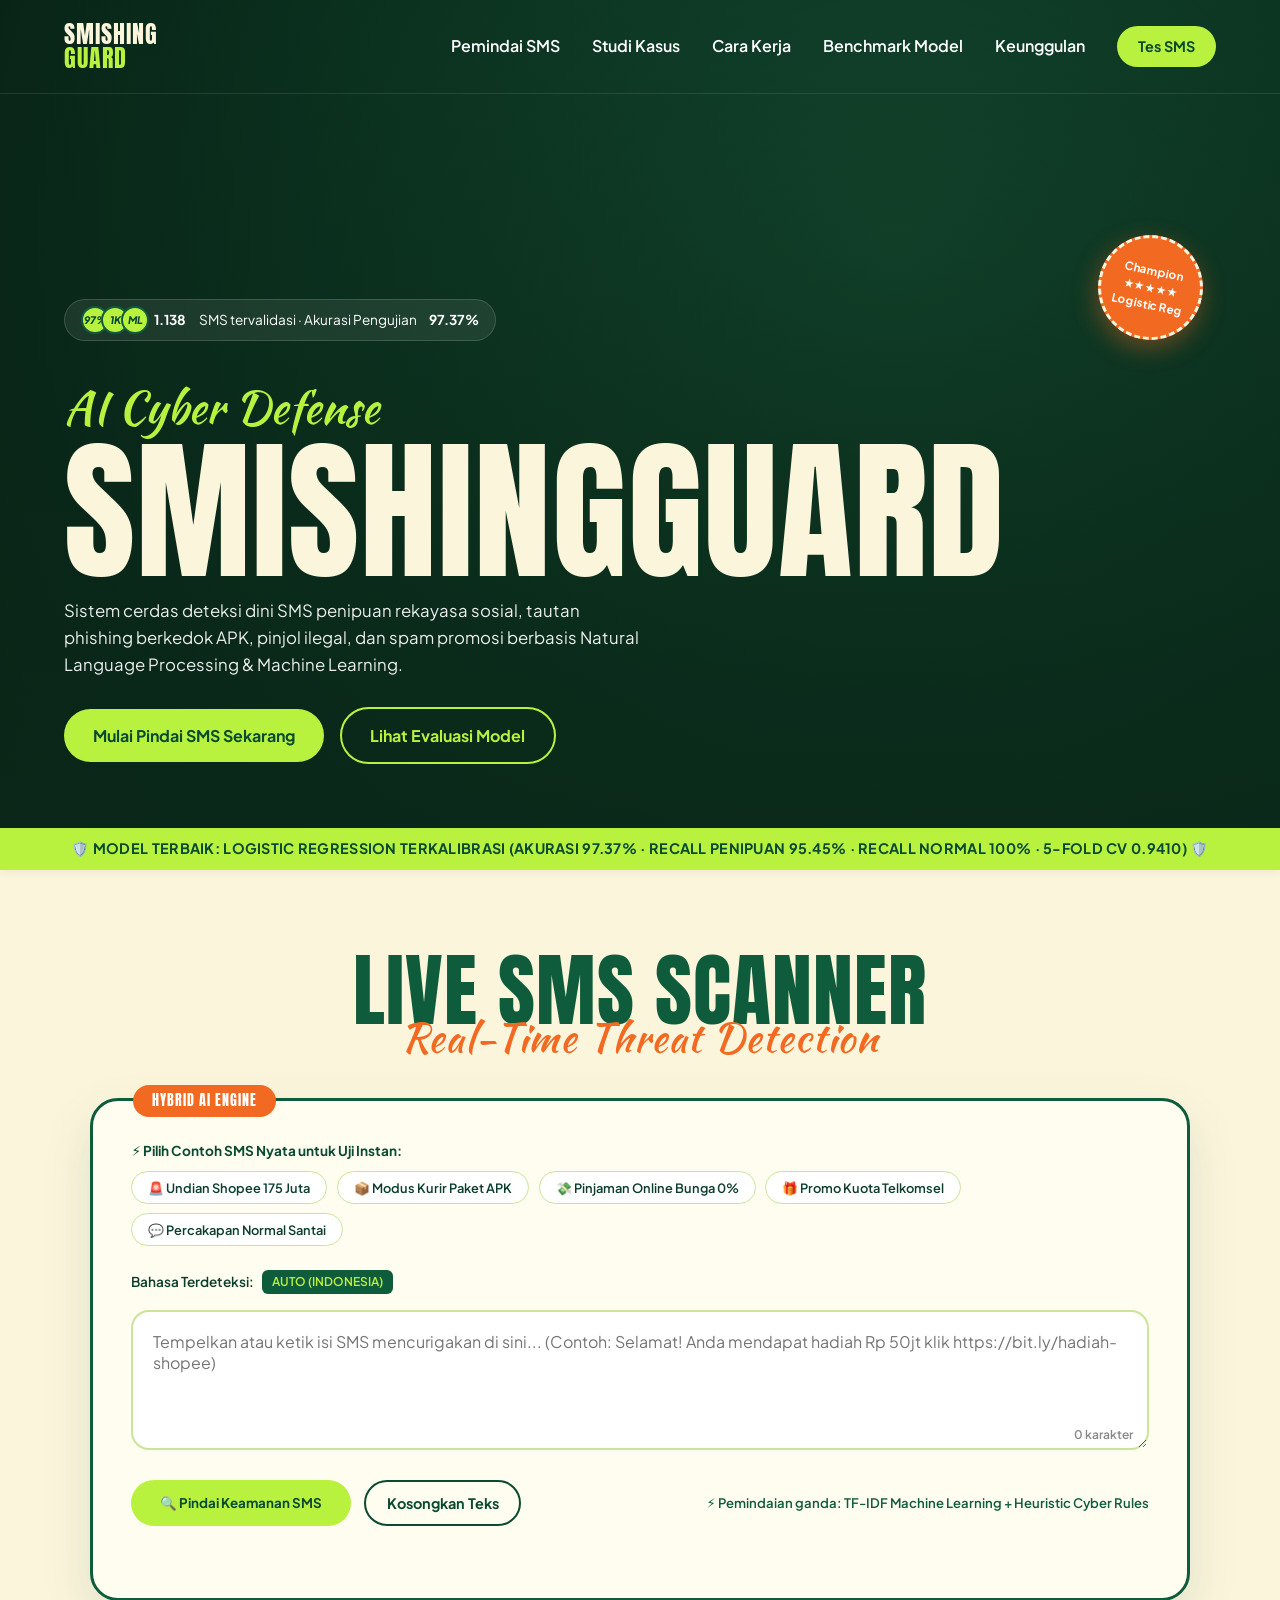
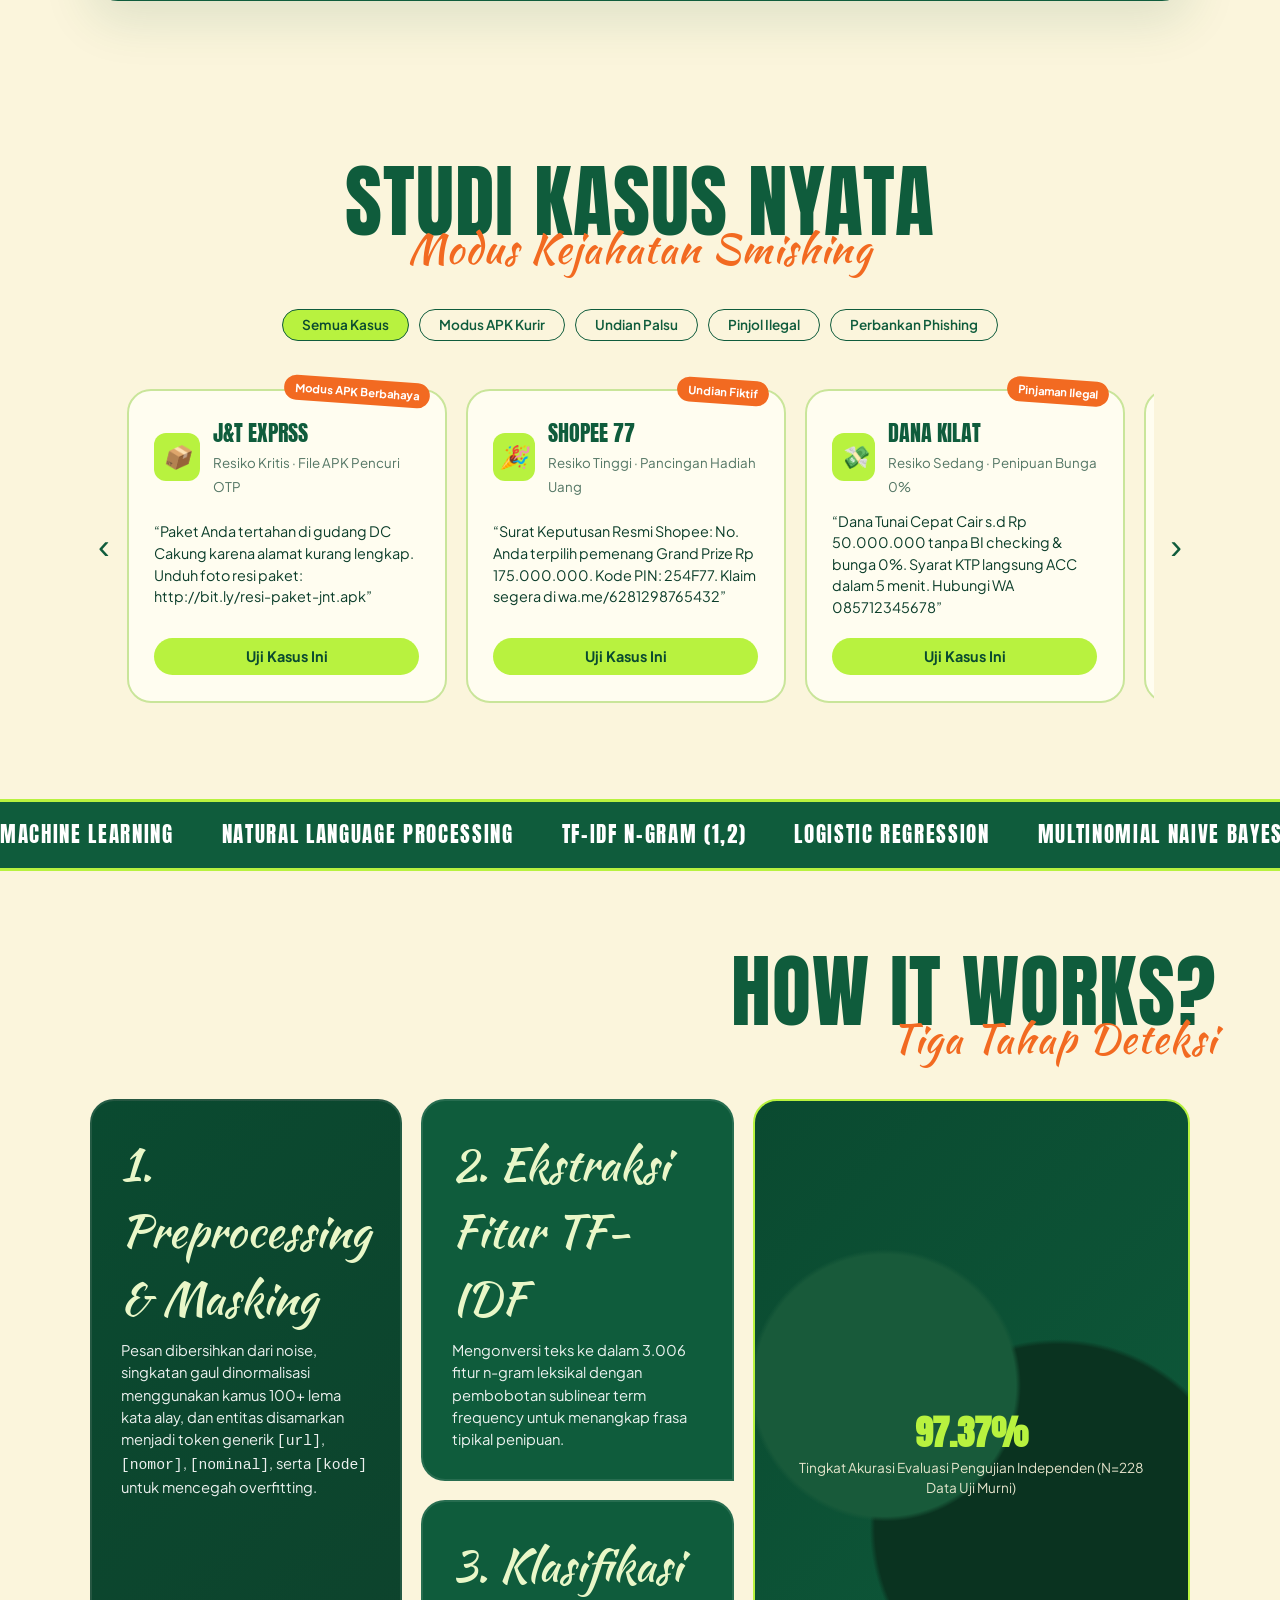
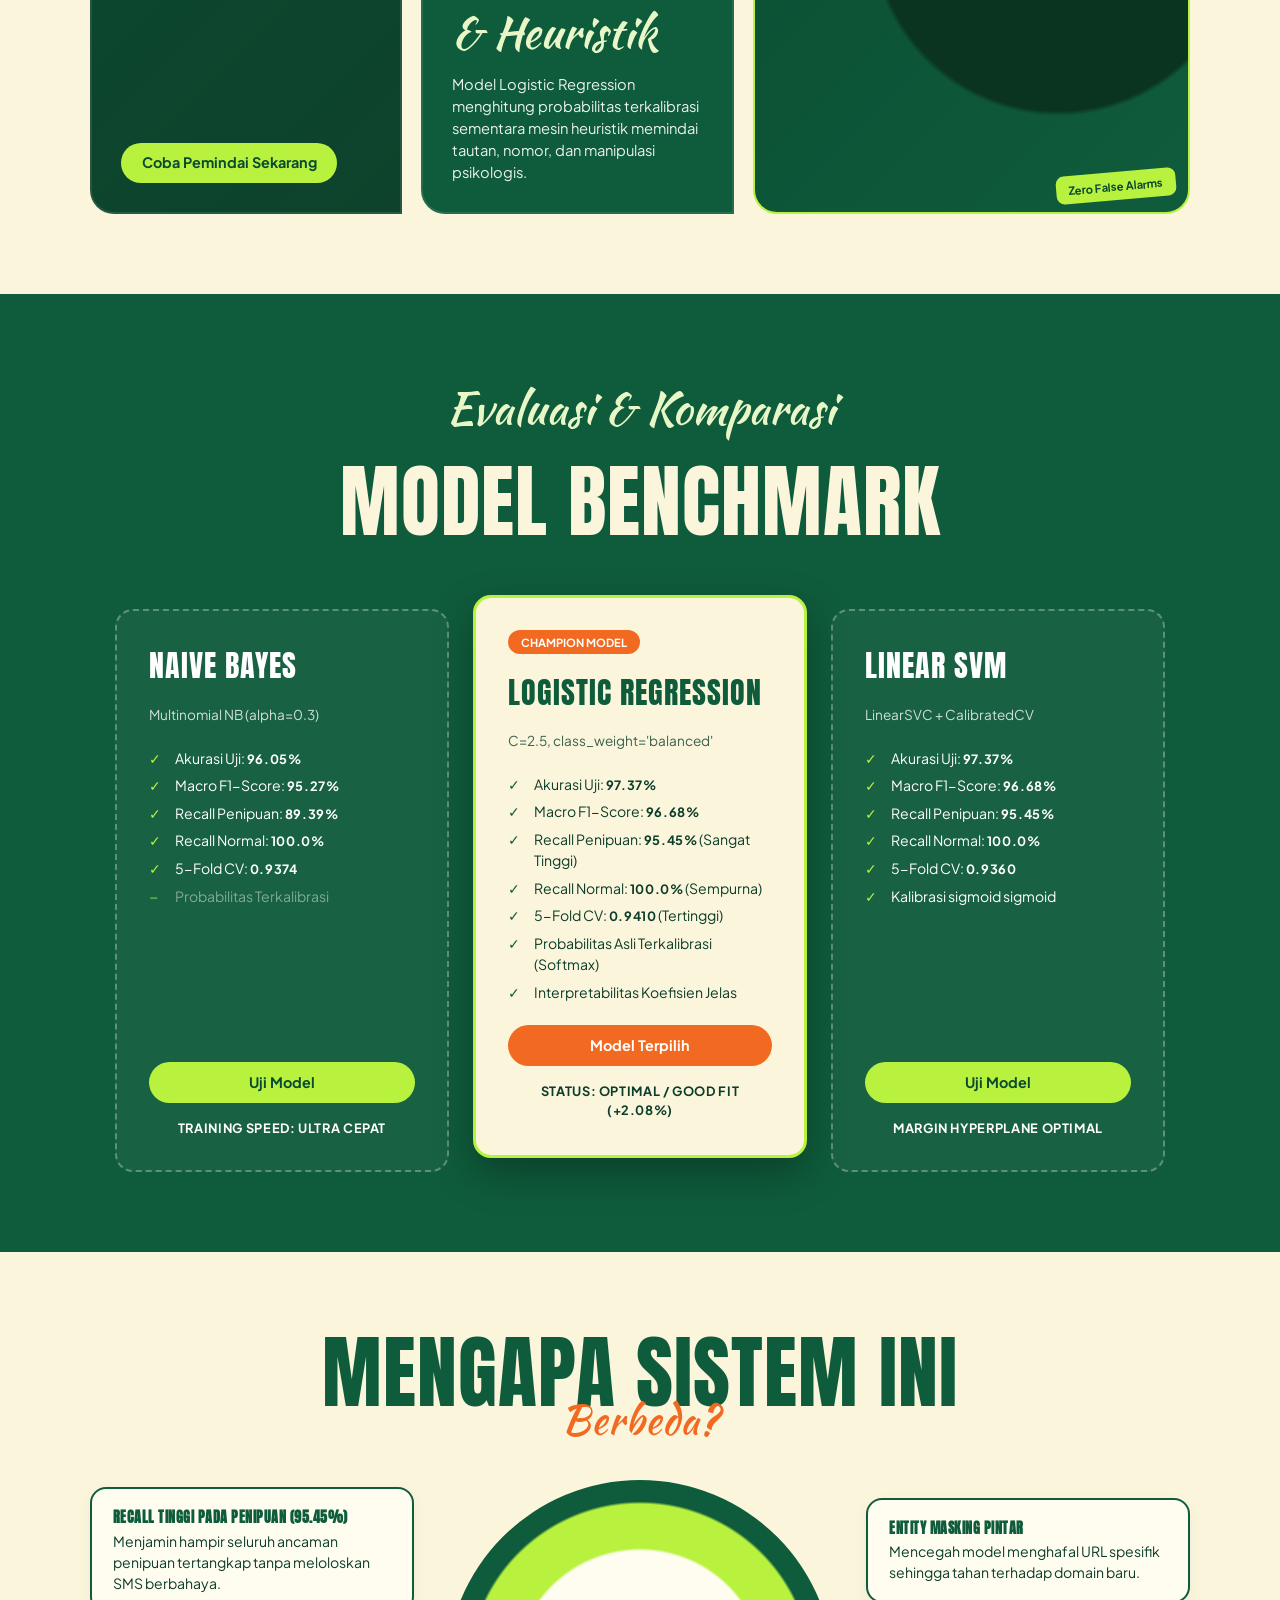
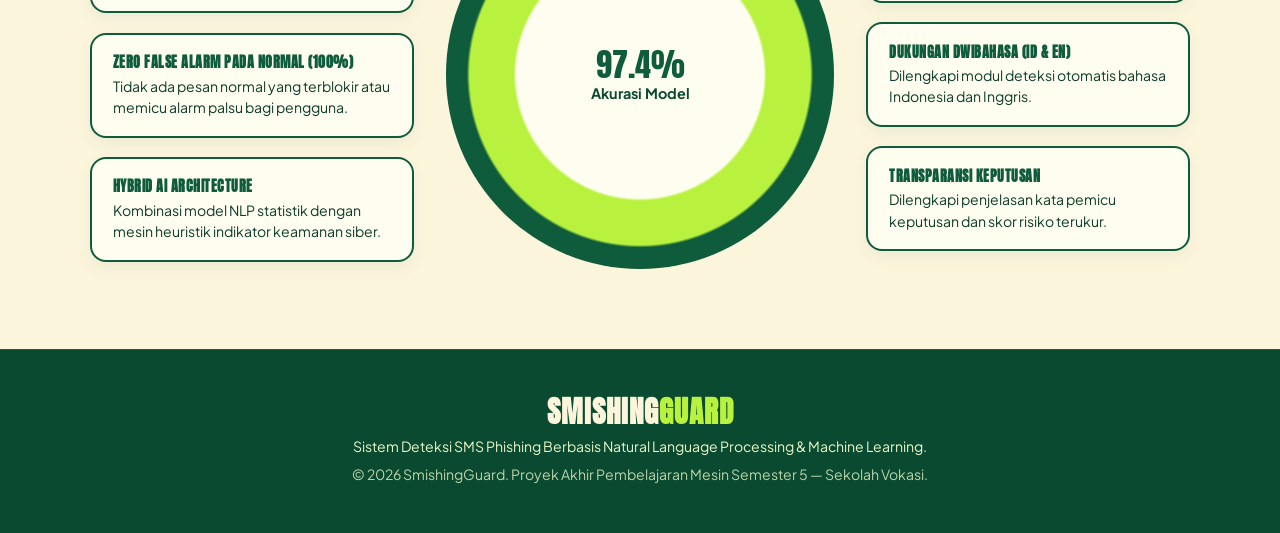
==== template/index.html @ cbe6f8b3 "push kedua" ====
<!DOCTYPE html>
<html lang="id">
<head>
<meta charset="UTF-8">
<meta name="viewport" content="width=device-width, initial-scale=1">
<title>SmishingGuard – Deteksi SMS Phishing & Spam Berbasis Machine Learning</title>
<link rel="preconnect" href="https://fonts.googleapis.com">
<link rel="preconnect" href="https://fonts.gstatic.com" crossorigin>
<link href="https://fonts.googleapis.com/css2?family=Anton&family=Kaushan+Script&family=Plus+Jakarta+Sans:wght@400;600;700;800&display=swap" rel="stylesheet">
<link rel="stylesheet" href="style.css">
</head>
<body>

<!-- HERO HEADER -->
<header class="hero">
  <nav class="nav">
    <a href="#" class="logo">SMISHING<br><span>GUARD</span></a>
    <ul class="menu" id="menu">
      <li><a href="#scanner">Pemindai SMS</a></li>
      <li><a href="#stories">Studi Kasus</a></li>
      <li><a href="#how">Cara Kerja</a></li>
      <li><a href="#models">Benchmark Model</a></li>
      <li><a href="#why">Keunggulan</a></li>
      <li><a href="#scanner" class="btn sm">Tes SMS</a></li>
    </ul>
    <button class="burger" id="burger" aria-label="Buka menu" aria-expanded="false"><span></span><span></span><span></span></button>
  </nav>
  <div class="hero-body">
    <div class="social-proof">
      <span class="avatars"><i>97%</i><i>1K</i><i>ML</i></span>
      <b>1.138</b> SMS tervalidasi · Akurasi Pengujian <b>97.37%</b>
    </div>
    <span class="script">AI Cyber Defense</span>
    <h1>SMISHINGGUARD</h1>
    <p>Sistem cerdas deteksi dini SMS penipuan rekayasa sosial, tautan phishing berkedok APK, pinjol ilegal, dan spam promosi berbasis Natural Language Processing &amp; Machine Learning.</p>
    <div style="display:flex; gap:1rem; flex-wrap:wrap; align-items:center;">
      <a href="#scanner" class="btn">Mulai Pindai SMS Sekarang</a>
      <a href="#models" class="btn outline">Lihat Evaluasi Model</a>
    </div>
    <div class="badge">Champion<br>★★★★★<br>Logistic Reg</div>
  </div>
</header>

<!-- PROMO TICKER RIBBON -->
<div class="promo">🛡️ MODEL TERBAIK: LOGISTIC REGRESSION TERKALIBRASI (AKURASI 97.37% · RECALL PENIPUAN 95.45% · RECALL NORMAL 100% · 5-FOLD CV 0.9410) 🛡️</div>

<!-- SCANNER SECTION -->
<section class="section" id="scanner">
  <h2 class="title">LIVE SMS SCANNER <span class="script orange">Real-Time Threat Detection</span></h2>
  
  <div class="scanner-container">
    <div class="scanner-tag">HYBRID AI ENGINE</div>
    
    <!-- PRESET BUTTONS -->
    <div class="presets-bar">
      <div class="presets-label">⚡ Pilih Contoh SMS Nyata untuk Uji Instan:</div>
      <div class="preset-buttons">
        <button class="preset-btn" data-type="shopee">🚨 Undian Shopee 175 Juta</button>
        <button class="preset-btn" data-type="apk">📦 Modus Kurir Paket APK</button>
        <button class="preset-btn" data-type="pinjol">💸 Pinjaman Online Bunga 0%</button>
        <button class="preset-btn" data-type="promo">🎁 Promo Kuota Telkomsel</button>
        <button class="preset-btn" data-type="normal">💬 Percakapan Normal Santai</button>
      </div>
    </div>

    <!-- LANGUAGE DETECTION & INPUT BOX -->
    <div class="lang-switch">
      <span>Bahasa Terdeteksi:</span>
      <span class="lang-badge" id="detectedLang">AUTO (INDONESIA)</span>
    </div>

    <div class="input-box">
      <textarea id="smsInput" class="sms-textarea" placeholder="Tempelkan atau ketik isi SMS mencurigakan di sini... (Contoh: Selamat! Anda mendapat hadiah Rp 50jt klik https://bit.ly/hadiah-shopee)"></textarea>
      <span class="char-counter" id="charCount">0 karakter</span>
    </div>

    <!-- ACTION ROW -->
    <div class="action-row">
      <div style="display:flex; gap:.8rem; flex-wrap:wrap;">
        <button class="btn" id="scanBtn">🔍 Pindai Keamanan SMS</button>
        <button class="btn sm outline" id="clearBtn" style="color:var(--deep); border-color:var(--deep);">Kosongkan Teks</button>
      </div>
      <span class="action-info">⚡ Pemindaian ganda: TF-IDF Machine Learning + Heuristic Cyber Rules</span>
    </div>

    <!-- RESULT DISPLAY CARD -->
    <div class="result-display" id="resultDisplay">
      <div class="result-header">
        <div>
          <div class="result-verdict" id="resultVerdict">HASIL PEMINDAIAN</div>
          <div class="result-sub" id="resultSub">Analisis Selesai</div>
        </div>
        <div class="score-badge" id="scoreBadge">98%</div>
      </div>

      <!-- CONFIDENCE METERS -->
      <div class="meters-section">
        <div class="meter-label">
          <span>Tingkat Risiko Penipuan (Smishing)</span>
          <span id="scamPct">0%</span>
        </div>
        <div class="meter-track">
          <div class="meter-fill orange" id="scamBar" style="width: 0%;"></div>
        </div>

        <div class="meter-label">
          <span>Tingkat Kepastian Pesan Normal</span>
          <span id="safePct">0%</span>
        </div>
        <div class="meter-track">
          <div class="meter-fill green" id="safeBar" style="width: 0%;"></div>
        </div>

        <div class="meter-label">
          <span>Tingkat Kepastian Promosi / Spam</span>
          <span id="promoPct">0%</span>
        </div>
        <div class="meter-track">
          <div class="meter-fill yellow" id="promoBar" style="width: 0%;"></div>
        </div>
      </div>

      <!-- HEURISTIC INDICATORS GRID -->
      <div class="heuristics-grid">
        <div class="h-card" id="cardUrl">
          <b>Tautan URL / Shortlink</b>
          <span id="valUrl">Tidak Terdeteksi</span>
        </div>
        <div class="h-card" id="cardPhone">
          <b>Kontak Pribadi (GSM/WA)</b>
          <span id="valPhone">Tidak Terdeteksi</span>
        </div>
        <div class="h-card" id="cardMoney">
          <b>Klaim Nominal Uang</b>
          <span id="valMoney">Tidak Terdeteksi</span>
        </div>
        <div class="h-card" id="cardUssd">
          <b>Kode USSD Operator</b>
          <span id="valUssd">Tidak Terdeteksi</span>
        </div>
      </div>

      <!-- ADVICE / RECOMMENDATION -->
      <div class="advice-box" id="adviceBox">
        <b id="adviceTitle">PANDUAN KEAMANAN PENGGUNA</b>
        <p id="adviceText">Hasil analisis akan menyajikan panduan perlindungan siber spesifik berdasarkan indikator yang ditemukan.</p>
      </div>
    </div>
  </div>
</section>

<!-- REAL WORLD CASES / STORIES -->
<section class="section" id="stories">
  <h2 class="title">STUDI KASUS NYATA <span class="script orange">Modus Kejahatan Smishing</span></h2>
  <div class="tabs" id="tabs">
    <button class="tab active" data-f="all">Semua Kasus</button>
    <button class="tab" data-f="apk">Modus APK Kurir</button>
    <button class="tab" data-f="undian">Undian Palsu</button>
    <button class="tab" data-f="pinjol">Pinjol Ilegal</button>
    <button class="tab" data-f="bank">Perbankan Phishing</button>
  </div>
  <div class="carousel">
    <button class="arrow" id="prev" aria-label="Sebelumnya">‹</button>
    <div class="track" id="track">
      
      <!-- Card 1: Kurir APK -->
      <article class="card" data-c="apk">
        <span class="chip danger">Modus APK Berbahaya</span>
        <div class="who">
          <i class="ph">📦</i>
          <div>
            <h3>J&amp;T EXPRSS</h3>
            <small>Resiko Kritis · File APK Pencuri OTP</small>
          </div>
        </div>
        <p>“Paket Anda tertahan di gudang DC Cakung karena alamat kurang lengkap. Unduh foto resi paket: http://bit.ly/resi-paket-jnt.apk”</p>
        <button class="btn sm use-case-btn" data-text="Paket Anda tertahan di gudang DC Cakung karena alamat kurang lengkap. Unduh foto resi paket: http://bit.ly/resi-paket-jnt.apk">Uji Kasus Ini</button>
      </article>

      <!-- Card 2: Undian Shopee -->
      <article class="card" data-c="undian">
        <span class="chip danger">Undian Fiktif</span>
        <div class="who">
          <i class="ph">🎉</i>
          <div>
            <h3>SHOPEE 77</h3>
            <small>Resiko Tinggi · Pancingan Hadiah Uang</small>
          </div>
        </div>
        <p>“Surat Keputusan Resmi Shopee: No. Anda terpilih pemenang Grand Prize Rp 175.000.000. Kode PIN: 254F77. Klaim segera di wa.me/6281298765432”</p>
        <button class="btn sm use-case-btn" data-text="Surat Keputusan Resmi Shopee: No. Anda terpilih pemenang Grand Prize Rp 175.000.000. Kode PIN: 254F77. Klaim segera di wa.me/6281298765432">Uji Kasus Ini</button>
      </article>

      <!-- Card 3: Pinjol Ilegal -->
      <article class="card" data-c="pinjol">
        <span class="chip danger">Pinjaman Ilegal</span>
        <div class="who">
          <i class="ph">💸</i>
          <div>
            <h3>DANA KILAT</h3>
            <small>Resiko Sedang · Penipuan Bunga 0%</small>
          </div>
        </div>
        <p>“Dana Tunai Cepat Cair s.d Rp 50.000.000 tanpa BI checking &amp; bunga 0%. Syarat KTP langsung ACC dalam 5 menit. Hubungi WA 085712345678”</p>
        <button class="btn sm use-case-btn" data-text="Dana Tunai Cepat Cair s.d Rp 50.000.000 tanpa BI checking & bunga 0%. Syarat KTP langsung ACC dalam 5 menit. Hubungi WA 085712345678">Uji Kasus Ini</button>
      </article>

      <!-- Card 4: Bank Phishing -->
      <article class="card" data-c="bank">
        <span class="chip danger">Phishing Perbankan</span>
        <div class="who">
          <i class="ph">🏦</i>
          <div>
            <h3>BANK ALERT</h3>
            <small>Resiko Kritis · Pembobolan Rekening</small>
          </div>
        </div>
        <p>“PERINGATAN: Rekening BCA Anda terindikasi login mencurigakan dan akan diblokir dalam 1x24 jam. Segera verifikasi akun di: https://bca-klik-verif.com”</p>
        <button class="btn sm use-case-btn" data-text="PERINGATAN: Rekening BCA Anda terindikasi login mencurigakan dan akan diblokir dalam 1x24 jam. Segera verifikasi akun di: https://bca-klik-verif.com">Uji Kasus Ini</button>
      </article>

      <!-- Card 5: Pesan Normal -->
      <article class="card" data-c="all">
        <span class="chip">SMS Normal</span>
        <div class="who">
          <i class="ph">💬</i>
          <div>
            <h3>TEMAN KULIAH</h3>
            <small>Aman · Percakapan Sehari-hari</small>
          </div>
        </div>
        <p>“Bro, jangan lupa besok pagi kumpul di perpus jam 9 ya buat ngerjain laporan machine learning bareng kelompok.”</p>
        <button class="btn sm use-case-btn" data-text="Bro, jangan lupa besok pagi kumpul di perpus jam 9 ya buat ngerjain laporan machine learning bareng kelompok.">Uji Kasus Ini</button>
      </article>

    </div>
    <button class="arrow" id="next" aria-label="Berikutnya">›</button>
  </div>
</section>

<!-- MARQUEE TICKER -->
<div class="press" aria-label="Teknologi yang digunakan">
  <div class="marquee">
    <span>MACHINE LEARNING</span>
    <span>NATURAL LANGUAGE PROCESSING</span>
    <span>TF-IDF N-GRAM (1,2)</span>
    <span>LOGISTIC REGRESSION</span>
    <span>MULTINOMIAL NAIVE BAYES</span>
    <span>LINEAR SVM</span>
    <span>SCIKIT-LEARN 1.9.1</span>
    <span>STREAMLIT WEB</span>
    <span>ENTITY MASKING</span>
    <span>SLANG NORMALIZATION</span>
    <span>97.37% AKURASI</span>
    <span>100% RECALL NORMAL</span>
  </div>
</div>

<!-- HOW IT WORKS SECTION -->
<section class="section" id="how">
  <h2 class="title right">HOW IT WORKS? <span class="script orange">Tiga Tahap Deteksi</span></h2>
  <div class="steps">
    <div class="step big">
      <div>
        <h3 class="script light">1. Preprocessing &amp; Masking</h3>
        <p>Pesan dibersihkan dari noise, singkatan gaul dinormalisasi menggunakan kamus 100+ lema kata alay, dan entitas disamarkan menjadi token generik <code>[url]</code>, <code>[nomor]</code>, <code>[nominal]</code>, serta <code>[kode]</code> untuk mencegah overfitting.</p>
      </div>
      <a href="#scanner" class="btn sm">Coba Pemindai Sekarang</a>
    </div>
    <div class="step">
      <h3 class="script light">2. Ekstraksi Fitur TF-IDF</h3>
      <p>Mengonversi teks ke dalam 3.006 fitur n-gram leksikal dengan pembobotan sublinear term frequency untuk menangkap frasa tipikal penipuan.</p>
    </div>
    <div class="step">
      <h3 class="script light">3. Klasifikasi &amp; Heuristik</h3>
      <p>Model Logistic Regression menghitung probabilitas terkalibrasi sementara mesin heuristik memindai tautan, nomor, dan manipulasi psikologis.</p>
    </div>
    <div class="photo">
      <div class="photo-inner">
        <h4>97.37%</h4>
        <p>Tingkat Akurasi Evaluasi Pengujian Independen (N=228 Data Uji Murni)</p>
        <span class="tag">Zero False Alarms</span>
      </div>
    </div>
  </div>
</section>

<!-- PLANS / MODEL COMPARISON -->
<section class="plans" id="models">
  <span class="script light">Evaluasi &amp; Komparasi</span>
  <h2>MODEL BENCHMARK</h2>
  <div class="plan-grid">
    
    <!-- Model 1: Naive Bayes -->
    <article class="plan">
      <h3>NAIVE BAYES</h3>
      <p class="sub">Multinomial NB (alpha=0.3)</p>
      <ul>
        <li>Akurasi Uji: <b>96.05%</b></li>
        <li>Macro F1-Score: <b>95.27%</b></li>
        <li>Recall Penipuan: <b>89.39%</b></li>
        <li>Recall Normal: <b>100.0%</b></li>
        <li>5-Fold CV: <b>0.9374</b></li>
        <li class="off">Probabilitas Terkalibrasi</li>
      </ul>
      <a href="#scanner" class="btn sm">Uji Model</a>
      <b>TRAINING SPEED: ULTRA CEPAT</b>
    </article>

    <!-- Model 2: Logistic Regression (Featured) -->
    <article class="plan featured">
      <span class="plan-badge">CHAMPION MODEL</span>
      <h3>LOGISTIC REGRESSION</h3>
      <p class="sub">C=2.5, class_weight='balanced'</p>
      <ul>
        <li>Akurasi Uji: <b>97.37%</b></li>
        <li>Macro F1-Score: <b>96.68%</b></li>
        <li>Recall Penipuan: <b>95.45%</b> (Sangat Tinggi)</li>
        <li>Recall Normal: <b>100.0%</b> (Sempurna)</li>
        <li>5-Fold CV: <b>0.9410</b> (Tertinggi)</li>
        <li>Probabilitas Asli Terkalibrasi (Softmax)</li>
        <li>Interpretabilitas Koefisien Jelas</li>
      </ul>
      <a href="#scanner" class="btn sm orange">Model Terpilih</a>
      <b>STATUS: OPTIMAL / GOOD FIT (+2.08%)</b>
    </article>

    <!-- Model 3: Linear SVM -->
    <article class="plan">
      <h3>LINEAR SVM</h3>
      <p class="sub">LinearSVC + CalibratedCV</p>
      <ul>
        <li>Akurasi Uji: <b>97.37%</b></li>
        <li>Macro F1-Score: <b>96.68%</b></li>
        <li>Recall Penipuan: <b>95.45%</b></li>
        <li>Recall Normal: <b>100.0%</b></li>
        <li>5-Fold CV: <b>0.9360</b></li>
        <li>Kalibrasi sigmoid sigmoid</li>
      </ul>
      <a href="#scanner" class="btn sm">Uji Model</a>
      <b>MARGIN HYPERPLANE OPTIMAL</b>
    </article>

  </div>
</section>

<!-- WHAT MAKES US DIFFERENT -->
<section class="section" id="why">
  <h2 class="title">MENGAPA SISTEM INI <span class="script orange">Berbeda?</span></h2>
  <div class="diff">
    <ul>
      <li><b>RECALL TINGGI PADA PENIPUAN (95.45%)</b>Menjamin hampir seluruh ancaman penipuan tertangkap tanpa meloloskan SMS berbahaya.</li>
      <li><b>ZERO FALSE ALARM PADA NORMAL (100%)</b>Tidak ada pesan normal yang terblokir atau memicu alarm palsu bagi pengguna.</li>
      <li><b>HYBRID AI ARCHITECTURE</b>Kombinasi model NLP statistik dengan mesin heuristik indikator keamanan siber.</li>
    </ul>
    <div class="bowl">
      <div class="bowl-text">
        97.4%
        <span>Akurasi Model</span>
      </div>
    </div>
    <ul>
      <li><b>ENTITY MASKING PINTAR</b>Mencegah model menghafal URL spesifik sehingga tahan terhadap domain baru.</li>
      <li><b>DUKUNGAN DWIBAHASA (ID &amp; EN)</b>Dilengkapi modul deteksi otomatis bahasa Indonesia dan Inggris.</li>
      <li><b>TRANSPARANSI KEPUTUSAN</b>Dilengkapi penjelasan kata pemicu keputusan dan skor risiko terukur.</li>
    </ul>
  </div>
</section>

<!-- FOOTER -->
<footer class="footer">
  <b class="logo">SMISHING<span>GUARD</span></b>
  <p>Sistem Deteksi SMS Phishing Berbasis Natural Language Processing &amp; Machine Learning.</p>
  <p style="margin-top:.4rem; opacity:.8;">© 2026 SmishingGuard. Proyek Akhir Pembelajaran Mesin Semester 5 — Sekolah Vokasi.</p>
</footer>

<script src="script.js"></script>
</body>
</html>
---- template/style.css ----
:root{--cream:#fbf5dc;--green:#0f5c3c;--deep:#0a4a30;--lime:#b8f23f;--orange:#f26a21;--ink:#0b3d2a;
--display:'Anton','Impact',sans-serif;--script:'Kaushan Script',cursive;--body:'Plus Jakarta Sans',system-ui,sans-serif}
*{box-sizing:border-box;margin:0;padding:0}
html{scroll-behavior:smooth}
body{font-family:var(--body);background:var(--cream);color:var(--ink);line-height:1.5;overflow-x:hidden}
a{color:inherit;text-decoration:none}ul{list-style:none}
:focus-visible{outline:3px solid var(--orange);outline-offset:3px}
.script{font-family:var(--script);font-weight:400;color:var(--lime);display:block;font-size:clamp(1.6rem,4vw,2.8rem)}
.script.orange{color:var(--orange)}.script.light{color:#e9f7c8}
.btn{display:inline-block;background:var(--lime);color:var(--deep);font-weight:700;padding:.9rem 1.8rem;border-radius:99px;transition:transform .2s, box-shadow .2s;cursor:pointer;border:0;font-family:var(--body)}
.btn:hover{transform:translateY(-2px);box-shadow:0 6px 18px rgba(184,242,63,0.35)}
.btn.sm{padding:.6rem 1.3rem;font-size:.9rem}
.btn.orange{background:var(--orange);color:#fff}
.btn.orange:hover{box-shadow:0 6px 18px rgba(242,106,33,0.4)}
.btn.outline{background:transparent;border:2px solid var(--lime);color:var(--lime)}
.btn.outline:hover{background:var(--lime);color:var(--deep)}

/* hero */
.hero{position:relative;min-height:92vh;color:#fff;display:flex;flex-direction:column;
background:linear-gradient(180deg,rgba(10,40,25,.4),rgba(10,40,25,.9)),radial-gradient(circle at 70% 30%,#185a3a,#0a3320 60%,#061a10)}
.nav{display:flex;justify-content:space-between;align-items:center;padding:1.4rem 5vw;border-bottom:1px solid rgba(255,255,255,0.1)}
.logo{font-family:var(--display);line-height:1;font-size:1.5rem;letter-spacing:1px;color:var(--cream)}
.logo span{color:var(--lime)}
.menu{display:flex;gap:2rem;font-weight:600;align-items:center}.menu a:hover{color:var(--lime)}
.burger{display:none;background:none;border:0;cursor:pointer;flex-direction:column;gap:5px}
.burger span{width:24px;height:2px;background:#fff;display:block}
.hero-body{margin-top:auto;padding:2rem 5vw 4rem;position:relative}
.hero h1{font-family:var(--display);font-weight:400;font-size:clamp(3.4rem,12vw,10rem);line-height:.92;color:var(--cream);margin-bottom:1rem;letter-spacing:1px}
.hero p{max-width:48ch;margin-bottom:1.8rem;opacity:.92;font-size:1.05rem;line-height:1.6}
.social-proof{font-size:.85rem;display:flex;gap:.8rem;align-items:center;margin-bottom:2rem;background:rgba(255,255,255,0.08);width:max-content;padding:.4rem 1rem;border-radius:99px;border:1px solid rgba(255,255,255,0.15)}
.avatars{display:flex}.avatars i{width:28px;height:28px;border-radius:50%;background:#b8f23f;border:2px solid #0f5c3c;margin-right:-8px;display:inline-flex;align-items:center;justify-content:center;font-size:.65rem;color:#0a4a30;font-weight:800}
.badge{position:absolute;right:6vw;top:-2rem;width:105px;height:105px;border-radius:50%;background:var(--orange);color:#fff;display:grid;place-items:center;text-align:center;font-size:.72rem;font-weight:700;transform:rotate(12deg);box-shadow:0 8px 24px rgba(242,106,33,0.4);border:3px dashed var(--cream)}
.promo{background:var(--lime);color:var(--deep);text-align:center;font-weight:700;font-size:.9rem;padding:.65rem 1rem;letter-spacing:.02em;box-shadow:0 2px 8px rgba(0,0,0,0.06)}

/* sections */
.section{padding:5rem 5vw}
.title{font-family:var(--display);font-weight:400;font-size:clamp(2.4rem,7vw,5rem);line-height:1;color:var(--green);text-align:center;margin-bottom:2.5rem;letter-spacing:1px}
.title .script{margin-top:-.3em;font-size:.5em}
.title.right{text-align:right}

/* SCANNER SECTION */
.scanner-container{max-width:1100px;margin:auto;background:#fffdf0;border:3px solid var(--green);border-radius:28px;padding:2.5rem 3vw;box-shadow:0 20px 50px rgba(15,92,60,0.12);position:relative}
.scanner-tag{position:absolute;top:-16px;left:40px;background:var(--orange);color:#fff;font-family:var(--display);font-size:.9rem;letter-spacing:1px;padding:.3rem 1.2rem;border-radius:99px}
.presets-bar{margin-bottom:1.5rem}
.presets-label{font-size:.85rem;font-weight:700;color:var(--deep);margin-bottom:.6rem;display:flex;align-items:center;gap:.5rem}
.preset-buttons{display:flex;flex-wrap:wrap;gap:.6rem}
.preset-btn{background:#fff;border:1.5px solid #c9e59a;color:var(--ink);padding:.45rem 1rem;border-radius:99px;font:600 .8rem var(--body);cursor:pointer;transition:all .2s;display:inline-flex;align-items:center;gap:.4rem}
.preset-btn:hover{background:var(--lime);border-color:var(--green);transform:translateY(-1px)}
.preset-btn.active{background:var(--green);color:var(--lime);border-color:var(--green)}

.lang-switch{display:flex;gap:.5rem;align-items:center;margin-bottom:1rem;font-size:.85rem;font-weight:600}
.lang-badge{background:var(--green);color:var(--lime);padding:.2rem .6rem;border-radius:6px;font-size:.75rem}

.input-box{position:relative;margin-bottom:1.5rem}
.sms-textarea{width:100%;min-height:140px;padding:1.2rem;border:2px solid #c9e59a;border-radius:18px;font-family:var(--body);font-size:1rem;background:#ffffff;color:var(--ink);resize:vertical;transition:border-color .2s}
.sms-textarea:focus{border-color:var(--orange);outline:none;box-shadow:0 0 0 4px rgba(242,106,33,0.15)}
.char-counter{position:absolute;right:16px;bottom:12px;font-size:.75rem;color:#888;font-weight:600}

.action-row{display:flex;justify-content:space-between;align-items:center;flex-wrap:wrap;gap:1rem;margin-bottom:2rem}
.action-info{font-size:.82rem;color:var(--green);font-weight:600}

/* RESULT CARD */
.result-display{margin-top:2rem;border-radius:22px;padding:2rem;display:none;animation:fadeSlideUp .3s ease forwards}
.result-display.show{display:block}
@keyframes fadeSlideUp{from{opacity:0;transform:translateY(12px)}to{opacity:1;transform:translateY(0)}}
.result-display.scam{background:#fff5f3;border:3px solid var(--orange)}
.result-display.safe{background:#f2fdf5;border:3px solid var(--green)}
.result-display.promo{background:#fffcee;border:3px solid #d49f12}

.result-header{display:flex;justify-content:space-between;align-items:flex-start;flex-wrap:wrap;gap:1rem;margin-bottom:1.5rem}
.result-verdict{font-family:var(--display);font-size:clamp(1.8rem,4vw,2.8rem);line-height:1}
.result-display.scam .result-verdict{color:var(--orange)}
.result-display.safe .result-verdict{color:var(--green)}
.result-display.promo .result-verdict{color:#b88206}
.result-sub{font-size:.9rem;font-weight:600;margin-top:.2rem}

.score-badge{font-family:var(--display);font-size:1.8rem;padding:.5rem 1.4rem;border-radius:16px;text-align:center;line-height:1}
.result-display.scam .score-badge{background:var(--orange);color:#fff}
.result-display.safe .score-badge{background:var(--green);color:var(--lime)}
.result-display.promo .score-badge{background:#d49f12;color:#fff}

.meters-section{margin-bottom:1.5rem}
.meter-label{display:flex;justify-content:space-between;font-size:.82rem;font-weight:700;margin-bottom:.3rem}
.meter-track{height:12px;background:rgba(0,0,0,0.06);border-radius:99px;overflow:hidden;position:relative;margin-bottom:.8rem}
.meter-fill{height:100%;border-radius:99px;transition:width .6s ease}
.meter-fill.green{background:var(--green)}
.meter-fill.orange{background:var(--orange)}
.meter-fill.yellow{background:#d49f12}

.heuristics-grid{display:grid;grid-template-columns:repeat(auto-fit,minmax(200px,1fr));gap:.8rem;margin-bottom:1.5rem}
.h-card{background:#ffffff;border:1.5px solid #e0ebd0;padding:.8rem 1rem;border-radius:14px;font-size:.82rem}
.h-card b{display:block;font-size:.78rem;text-transform:uppercase;letter-spacing:.03em;color:var(--deep);margin-bottom:.2rem}
.h-card.threat{border-color:var(--orange);background:#fff9f7}

.advice-box{background:var(--deep);color:var(--cream);padding:1.2rem 1.5rem;border-radius:16px;font-size:.9rem;line-height:1.5}
.advice-box b{color:var(--lime);display:block;font-family:var(--display);font-size:1.1rem;margin-bottom:.3rem;letter-spacing:.5px}

/* stories / cases */
.tabs{display:flex;gap:.6rem;justify-content:center;flex-wrap:wrap;margin-bottom:2rem}
.tab{border:1.5px solid var(--green);background:none;color:var(--green);padding:.4rem 1.2rem;border-radius:99px;font:600 .85rem var(--body);cursor:pointer;transition:all .2s}
.tab.active{background:var(--lime);border-color:var(--green);color:var(--deep)}
.carousel{display:flex;align-items:center;gap:.5rem;max-width:1100px;margin:auto}
.track{display:flex;gap:1.2rem;overflow-x:auto;scroll-snap-type:x mandatory;scrollbar-width:none;padding:1rem .3rem;flex:1}
.track::-webkit-scrollbar{display:none}
.card{flex:0 0 min(320px,85%);scroll-snap-align:start;background:#fffdf0;border:2px solid #c9e59a;border-radius:24px;padding:1.6rem;position:relative;display:flex;flex-direction:column;justify-content:space-between}
.card[hidden]{display:none}
.chip{position:absolute;top:-12px;right:14px;background:var(--green);color:var(--lime);font-size:.7rem;font-weight:700;padding:.25rem .7rem;border-radius:99px;transform:rotate(4deg)}
.chip.danger{background:var(--orange);color:#fff}
.who{display:flex;gap:.8rem;align-items:center;margin-bottom:.8rem}.who h3{font-family:var(--display);font-weight:400;font-size:1.4rem;color:var(--green)}
.who small{opacity:.7}.ph{width:48px;height:48px;border-radius:12px;background:var(--lime);display:grid;place-items:center;font-size:1.4rem}
.card p{font-size:.9rem;margin-bottom:1.2rem;line-height:1.5}
.arrow{background:none;border:0;font-size:2.2rem;color:var(--green);cursor:pointer;padding:.5rem;border-radius:50%;transition:transform .2s}
.arrow:hover{transform:scale(1.2)}

/* press / marquee */
.press{background:var(--green);color:#fff;overflow:hidden;padding:1.1rem 0;border-top:3px solid var(--lime);border-bottom:3px solid var(--lime)}
.marquee{display:flex;gap:3rem;width:max-content;animation:scroll 35s linear infinite;font-family:var(--display);font-size:1.3rem;letter-spacing:.08em}
@keyframes scroll{to{transform:translateX(-50%)}}

/* steps */
.steps{display:grid;grid-template-columns:1fr 1fr 1.4fr;grid-template-rows:auto auto;gap:1.2rem;max-width:1100px;margin:auto}
.step{background:var(--green);color:#fff;border-radius:24px 24px 0 24px;padding:1.8rem;border:2px solid rgba(255,255,255,0.1)}
.step.big{grid-row:span 2;display:flex;flex-direction:column;gap:1rem;justify-content:space-between;background:linear-gradient(135deg,var(--deep),#0e422c)}
.step.big .btn{align-self:flex-start}
.step .script{margin-bottom:.5rem}.step p{font-size:.92rem;opacity:.92;line-height:1.5}
.photo{grid-column:3;grid-row:1/3;border-radius:24px;position:relative;min-height:300px;background:radial-gradient(circle at 30% 40%,#185a3a 0 25%,transparent 26%),radial-gradient(circle at 70% 60%,#0a3320 0 35%,transparent 36%),linear-gradient(135deg,#0a4a30,#0f5c3c);border:2px solid var(--lime);display:flex;align-items:center;justify-content:center;padding:2rem;text-align:center;color:var(--cream)}
.photo-inner h4{font-family:var(--display);font-size:2.2rem;line-height:1;color:var(--lime);margin-bottom:.5rem}
.photo-inner p{font-size:.85rem;opacity:.9}
.tag{position:absolute;right:12px;bottom:12px;background:var(--lime);color:var(--deep);font-size:.7rem;font-weight:700;padding:.35rem .8rem;border-radius:8px;transform:rotate(-5deg)}

/* plans / model comparison */
.plans{background:var(--green);color:#fff;text-align:center;padding:5rem 5vw;position:relative}
.plans h2{font-family:var(--display);font-weight:400;font-size:clamp(2.4rem,7vw,5rem);margin-bottom:3rem;color:var(--cream);letter-spacing:1px}
.plan-grid{display:grid;grid-template-columns:repeat(3,1fr);gap:1.5rem;max-width:1050px;margin:auto;align-items:stretch}
.plan{border:2px dashed rgba(255,255,255,.3);border-radius:18px;padding:2rem;text-align:left;display:flex;flex-direction:column;gap:1rem;background:rgba(255,255,255,0.04)}
.plan h3{font-family:var(--display);font-weight:400;font-size:1.9rem;letter-spacing:1px}
.plan .sub{font-size:.85rem;opacity:.8}
.plan li{font-size:.88rem;padding-left:1.6rem;position:relative;margin:.4rem 0}
.plan li::before{content:"✓";position:absolute;left:0;color:var(--lime);font-weight:800}
.plan li.off{opacity:.45}.plan li.off::before{content:"–"}
.plan .btn{text-align:center;margin-top:auto}.plan b{text-align:center;font-size:.8rem;letter-spacing:.05em}
.plan.featured{background:var(--cream);color:var(--ink);border:3px solid var(--lime);transform:translateY(-14px);padding-bottom:2.2rem;box-shadow:0 15px 40px rgba(0,0,0,0.3)}
.plan.featured h3{color:var(--green)}
.plan.featured li::before{color:var(--green)}
.plan-badge{background:var(--orange);color:#fff;padding:.2rem .8rem;border-radius:99px;font-size:.7rem;font-weight:700;display:inline-block;width:max-content}

/* different */
.diff{display:grid;grid-template-columns:1fr minmax(260px,1.2fr) 1fr;gap:2rem;align-items:center;max-width:1100px;margin:auto}
.diff ul{display:grid;gap:1.2rem}
.diff li{border:2px solid var(--green);border-radius:16px;padding:1.1rem 1.3rem;font-size:.88rem;background:#fffdf0;box-shadow:0 6px 16px rgba(15,92,60,0.06)}
.diff li b{display:block;font-size:.85rem;color:var(--green);font-family:var(--display);letter-spacing:.5px;margin-bottom:.2rem}
.bowl{aspect-ratio:1;border-radius:50%;background:radial-gradient(circle,#fffdf0 0 45%,var(--lime) 46% 62%,var(--green) 63% 72%,transparent 73%);display:grid;place-items:center;text-align:center;padding:2rem}
.bowl-text{font-family:var(--display);font-size:2rem;color:var(--green);line-height:1}
.bowl-text span{display:block;font-size:.9rem;font-family:var(--body);font-weight:700;color:var(--deep);margin-top:.3rem}

/* footer */
.footer{background:var(--deep);color:#e9f7c8;text-align:center;padding:3rem 5vw;font-size:.88rem;border-top:1px solid rgba(255,255,255,0.1)}
.footer .logo{display:block;margin-bottom:.6rem;font-size:1.8rem}

/* responsive */
@media(max-width:850px){
  .menu{position:absolute;top:68px;left:5vw;right:5vw;flex-direction:column;gap:1rem;background:var(--deep);padding:1.5rem;border-radius:16px;display:none;z-index:10;border:1px solid rgba(255,255,255,0.2)}
  .menu.open{display:flex}.burger{display:flex}
  .title.right{text-align:left}
  .steps,.plan-grid,.diff{grid-template-columns:1fr}
  .photo{grid-column:auto;grid-row:auto}.step.big{grid-row:auto}
  .plan.featured{transform:none}.arrow{display:none}
  .badge{top:-3rem;width:85px;height:85px}
  .scanner-container{padding:1.8rem 1.2rem}
}
@media(prefers-reduced-motion:reduce){.marquee{animation:none}html{scroll-behavior:auto}}
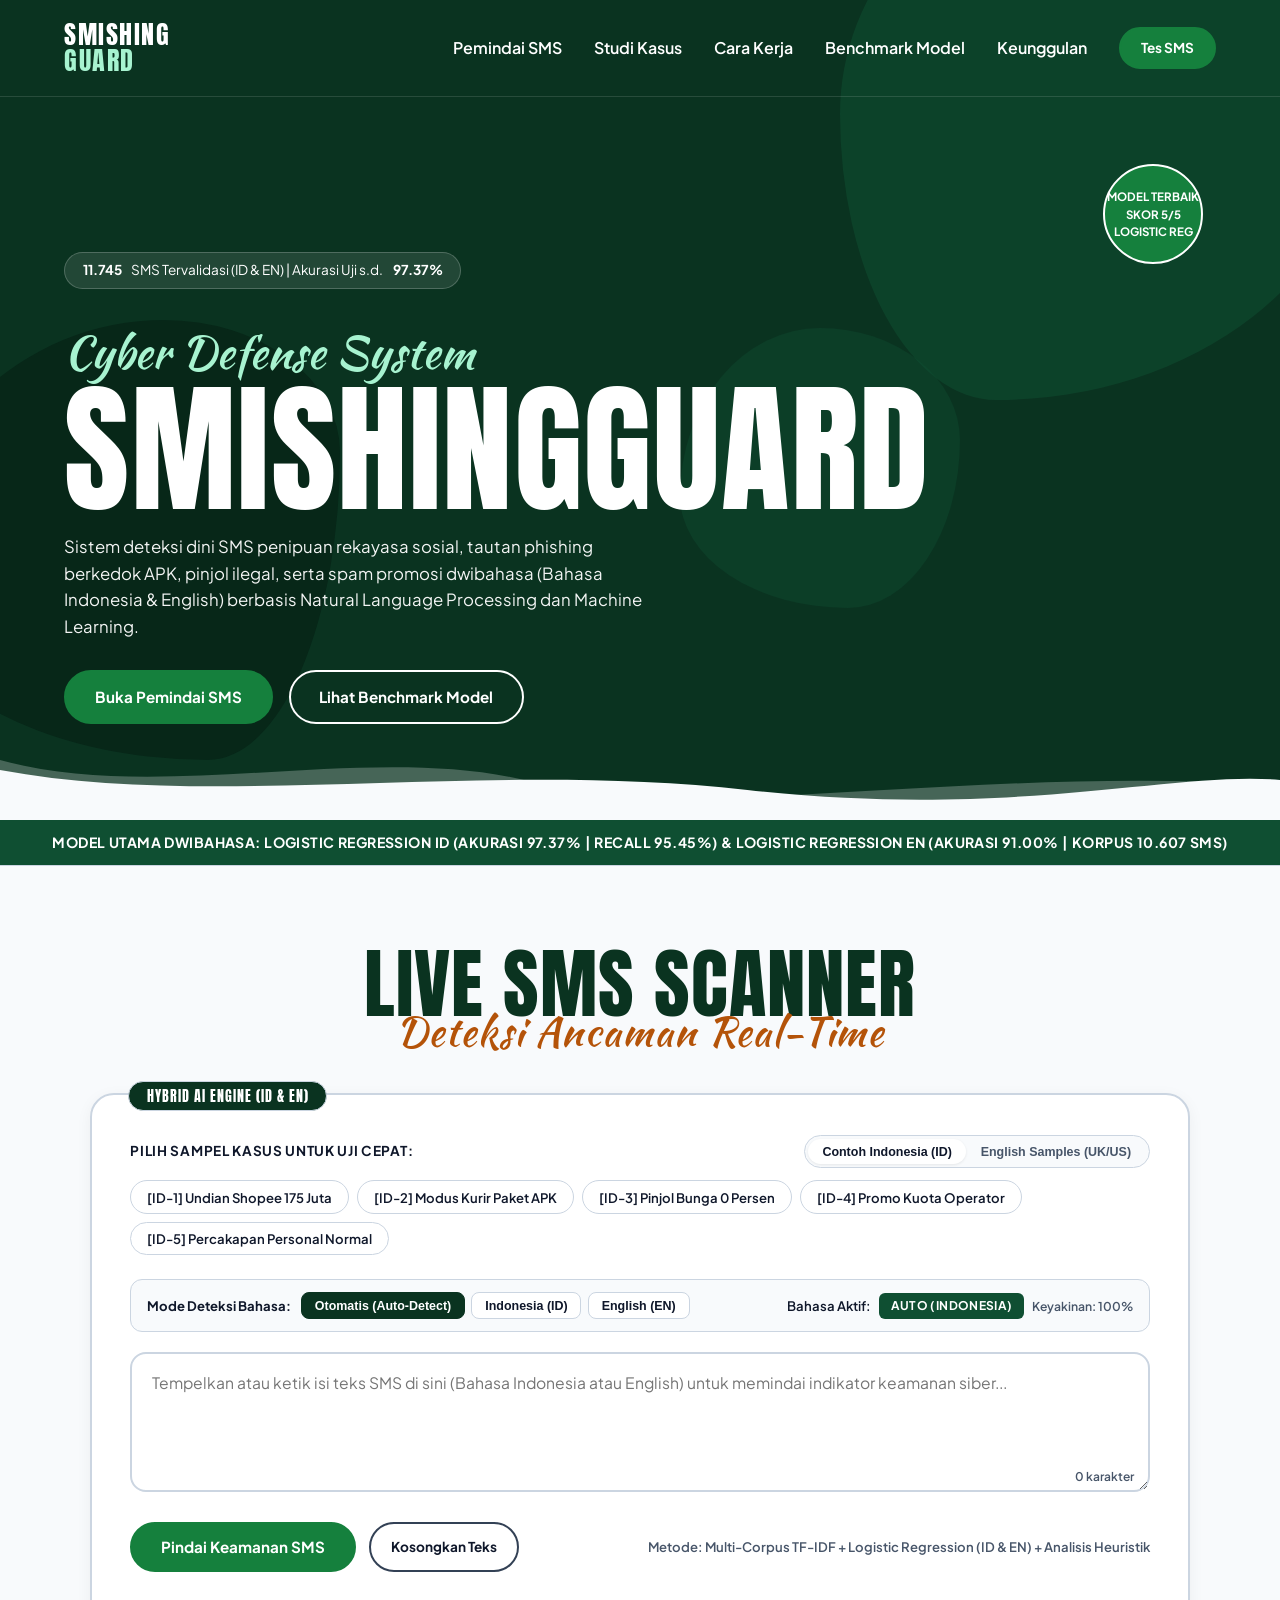
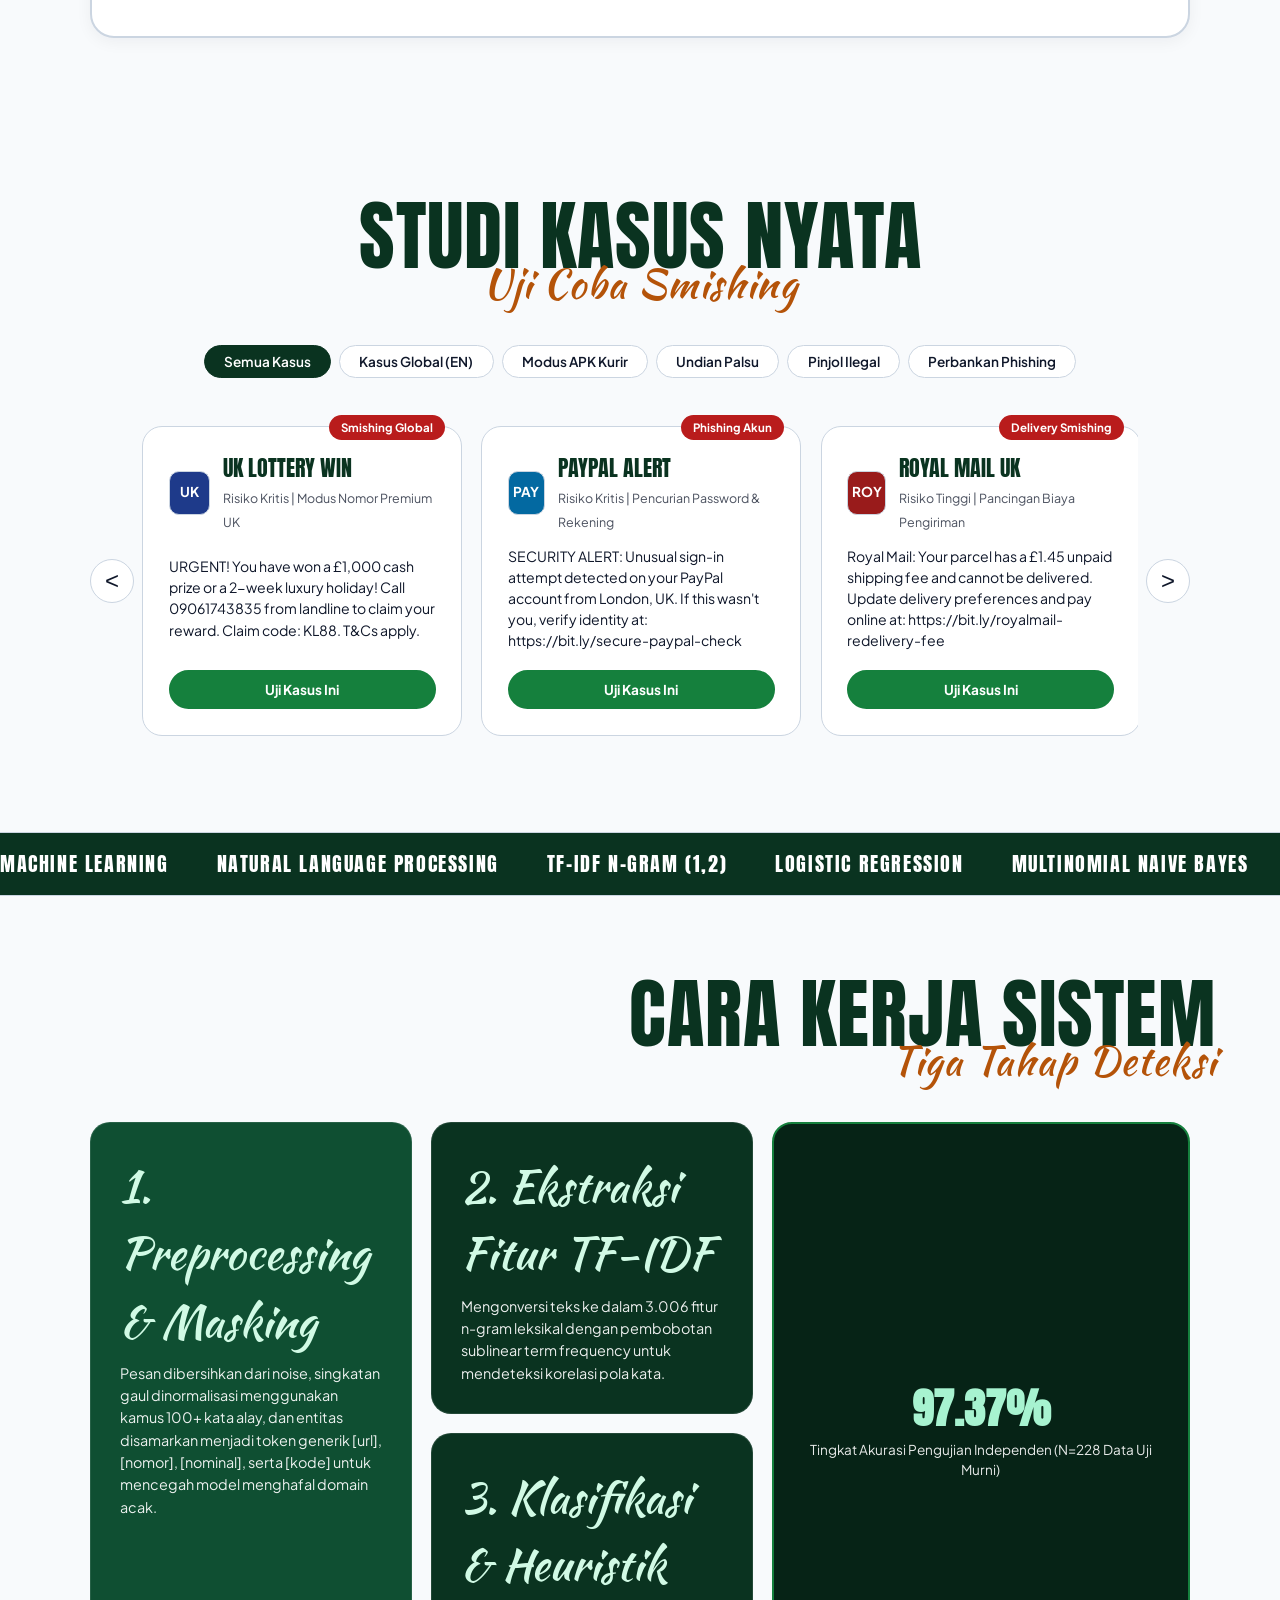
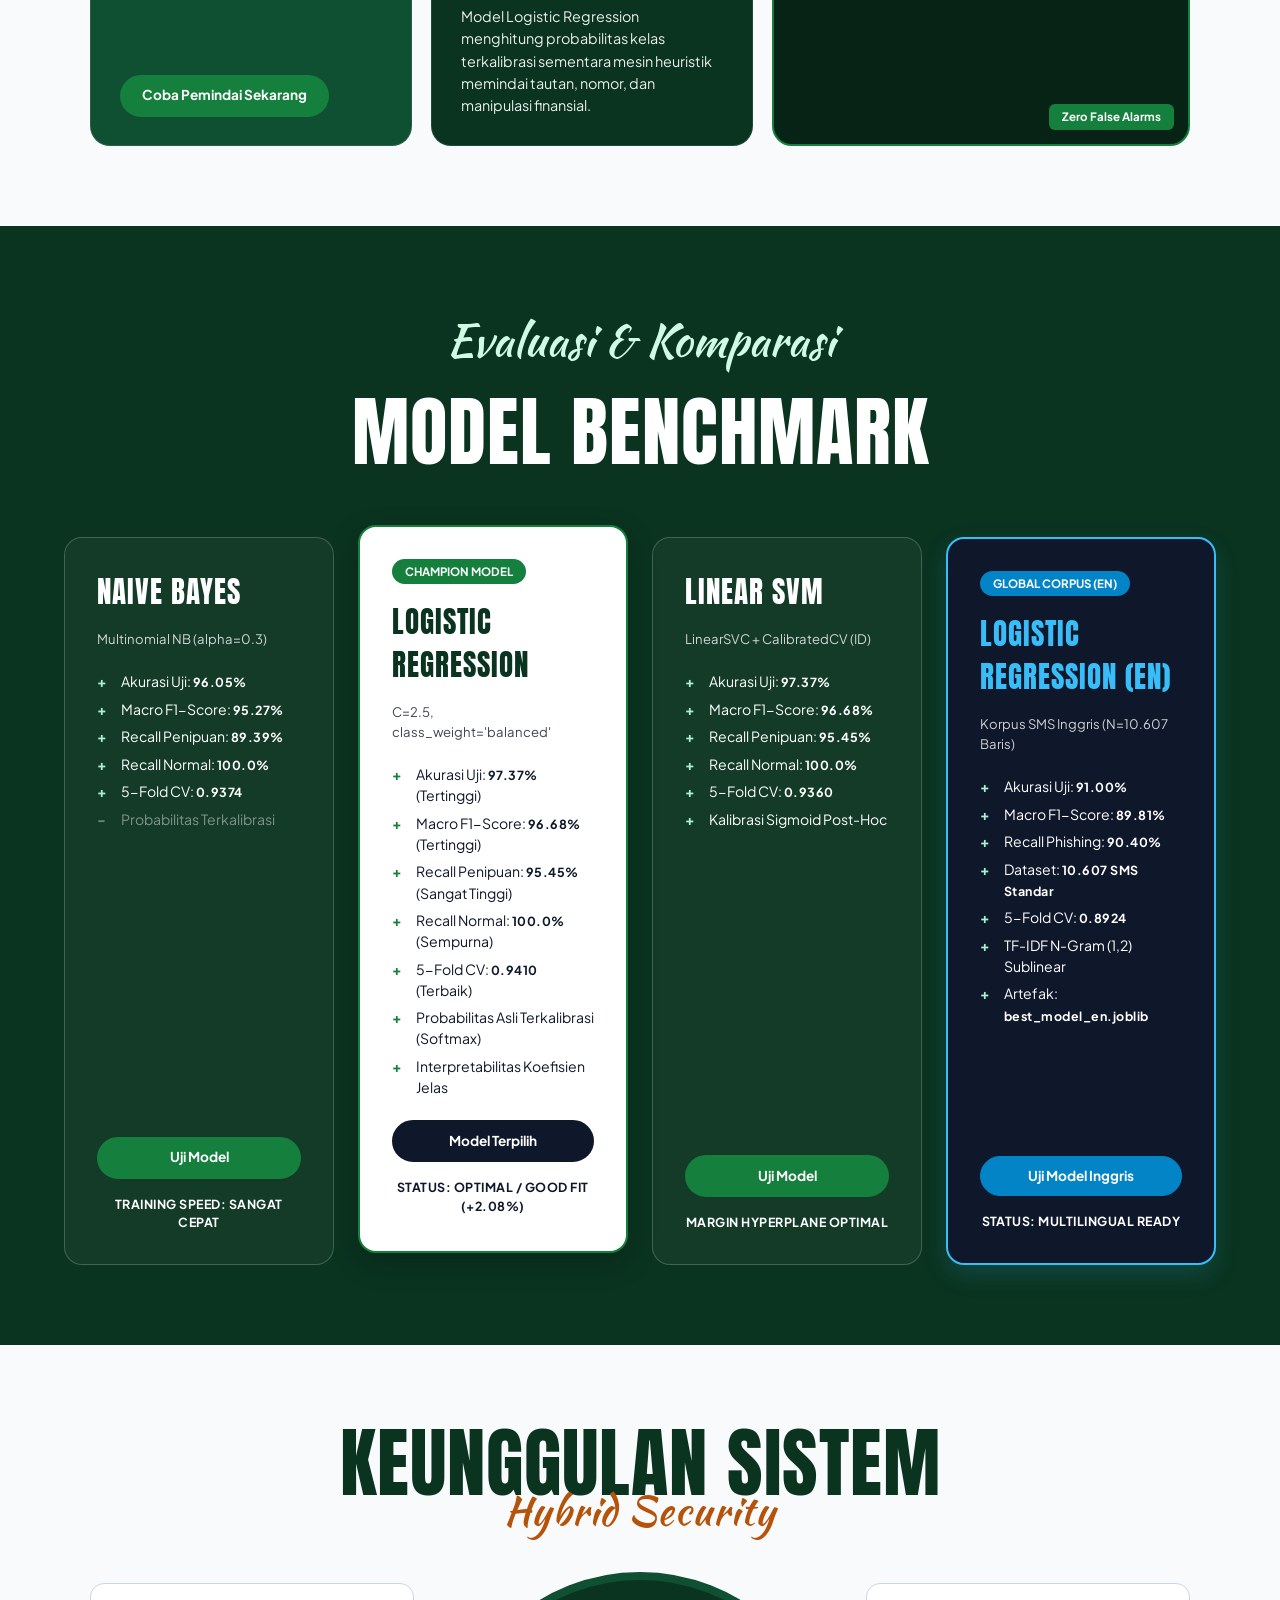
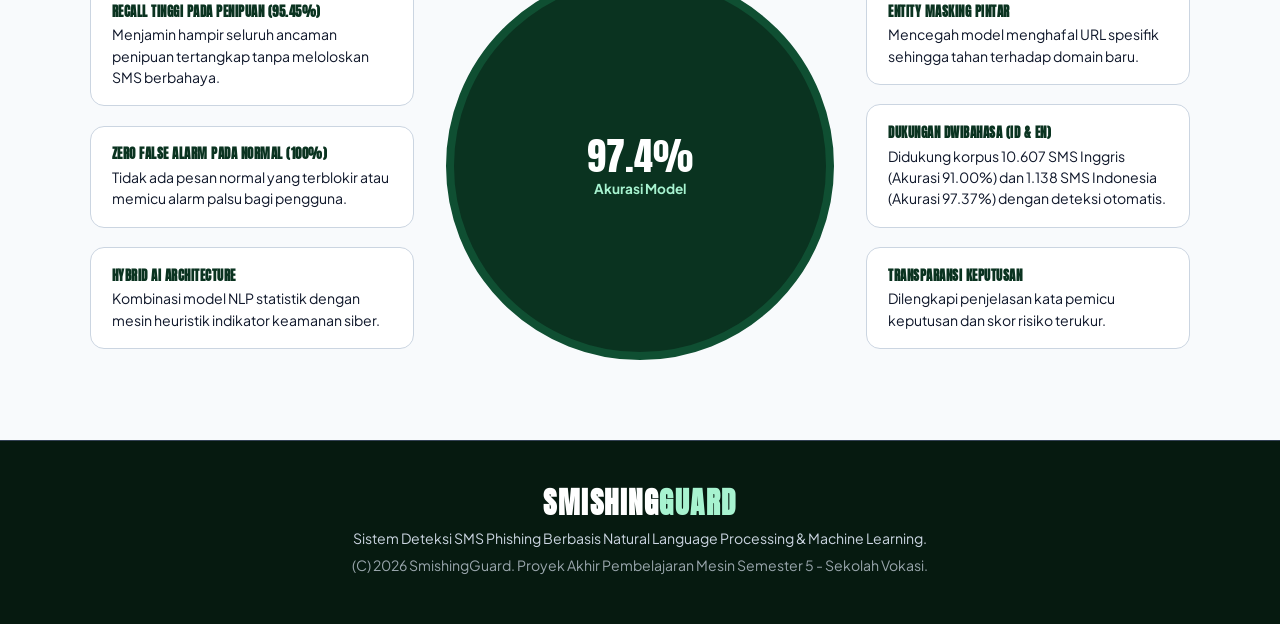
==== commit a5252b7a: "fitur inggris 1" ====
--- a/template/index.html
+++ b/template/index.html
@@ -3,7 +3,7 @@
 <head>
 <meta charset="UTF-8">
 <meta name="viewport" content="width=device-width, initial-scale=1">
-<title>SmishingGuard – Deteksi SMS Phishing & Spam Berbasis Machine Learning</title>
+<title>SmishingGuard - Deteksi SMS Phishing & Spam Berbasis Machine Learning</title>
 <link rel="preconnect" href="https://fonts.googleapis.com">
 <link rel="preconnect" href="https://fonts.gstatic.com" crossorigin>
 <link href="https://fonts.googleapis.com/css2?family=Anton&family=Kaushan+Script&family=Plus+Jakarta+Sans:wght@400;600;700;800&display=swap" rel="stylesheet">
@@ -11,8 +11,14 @@
 </head>
 <body>
 
-<!-- HERO HEADER -->
+<!-- HERO HEADER WITH LIQUID EFFECT -->
 <header class="hero">
+  <!-- LIQUID MORPHING BLOBS -->
+  <div class="liquid-blob-1"></div>
+  <div class="liquid-blob-2"></div>
+  <div class="liquid-blob-3"></div>
+
+  <!-- NAVBAR -->
   <nav class="nav">
     <a href="#" class="logo">SMISHING<br><span>GUARD</span></a>
     <ul class="menu" id="menu">
@@ -23,67 +29,108 @@
       <li><a href="#why">Keunggulan</a></li>
       <li><a href="#scanner" class="btn sm">Tes SMS</a></li>
     </ul>
-    <button class="burger" id="burger" aria-label="Buka menu" aria-expanded="false"><span></span><span></span><span></span></button>
+    <button class="burger" id="burger" aria-label="Buka menu" aria-expanded="false">
+      <span></span><span></span><span></span>
+    </button>
   </nav>
+
+  <!-- HERO BODY CONTENT -->
   <div class="hero-body">
     <div class="social-proof">
-      <span class="avatars"><i>97%</i><i>1K</i><i>ML</i></span>
-      <b>1.138</b> SMS tervalidasi · Akurasi Pengujian <b>97.37%</b>
-    </div>
-    <span class="script">AI Cyber Defense</span>
+      <b>11.745</b> SMS Tervalidasi (ID &amp; EN) | Akurasi Uji s.d. <b>97.37%</b>
+    </div>
+    <span class="script">Cyber Defense System</span>
     <h1>SMISHINGGUARD</h1>
-    <p>Sistem cerdas deteksi dini SMS penipuan rekayasa sosial, tautan phishing berkedok APK, pinjol ilegal, dan spam promosi berbasis Natural Language Processing &amp; Machine Learning.</p>
+    <p>Sistem deteksi dini SMS penipuan rekayasa sosial, tautan phishing berkedok APK, pinjol ilegal, serta spam promosi dwibahasa (Bahasa Indonesia &amp; English) berbasis Natural Language Processing dan Machine Learning.</p>
     <div style="display:flex; gap:1rem; flex-wrap:wrap; align-items:center;">
-      <a href="#scanner" class="btn">Mulai Pindai SMS Sekarang</a>
-      <a href="#models" class="btn outline">Lihat Evaluasi Model</a>
-    </div>
-    <div class="badge">Champion<br>★★★★★<br>Logistic Reg</div>
+      <a href="#scanner" class="btn">Buka Pemindai SMS</a>
+      <a href="#models" class="btn outline">Lihat Benchmark Model</a>
+    </div>
+    <div class="badge">
+      MODEL TERBAIK<br>SKOR 5/5<br>LOGISTIC REG
+    </div>
+  </div>
+
+  <!-- LIQUID WAVE BOTTOM DIVIDER -->
+  <div class="liquid-wave-wrap">
+    <svg viewBox="0 0 1200 120" preserveAspectRatio="none">
+      <path class="wave-trans" d="M0,0 C150,90 350,-40 500,45 C650,130 900,10 1200,50 L1200,120 L0,120 Z"></path>
+      <path class="wave-bg" d="M0,20 C200,100 450,0 700,60 C950,120 1100,20 1200,40 L1200,120 L0,120 Z"></path>
+    </svg>
   </div>
 </header>
 
-<!-- PROMO TICKER RIBBON -->
-<div class="promo">🛡️ MODEL TERBAIK: LOGISTIC REGRESSION TERKALIBRASI (AKURASI 97.37% · RECALL PENIPUAN 95.45% · RECALL NORMAL 100% · 5-FOLD CV 0.9410) 🛡️</div>
+<!-- SOLID PROMO RIBBON -->
+<div class="promo">
+  MODEL UTAMA DWIBAHASA: LOGISTIC REGRESSION ID (AKURASI 97.37% | RECALL 95.45%) &amp; LOGISTIC REGRESSION EN (AKURASI 91.00% | KORPUS 10.607 SMS)
+</div>
 
 <!-- SCANNER SECTION -->
 <section class="section" id="scanner">
-  <h2 class="title">LIVE SMS SCANNER <span class="script orange">Real-Time Threat Detection</span></h2>
+  <h2 class="title">LIVE SMS SCANNER <span class="script accent">Deteksi Ancaman Real-Time</span></h2>
   
   <div class="scanner-container">
-    <div class="scanner-tag">HYBRID AI ENGINE</div>
+    <div class="scanner-tag">HYBRID AI ENGINE (ID &amp; EN)</div>
     
-    <!-- PRESET BUTTONS -->
+    <!-- PRESET BUTTONS WITH LANGUAGE TABS -->
     <div class="presets-bar">
-      <div class="presets-label">⚡ Pilih Contoh SMS Nyata untuk Uji Instan:</div>
-      <div class="preset-buttons">
-        <button class="preset-btn" data-type="shopee">🚨 Undian Shopee 175 Juta</button>
-        <button class="preset-btn" data-type="apk">📦 Modus Kurir Paket APK</button>
-        <button class="preset-btn" data-type="pinjol">💸 Pinjaman Online Bunga 0%</button>
-        <button class="preset-btn" data-type="promo">🎁 Promo Kuota Telkomsel</button>
-        <button class="preset-btn" data-type="normal">💬 Percakapan Normal Santai</button>
-      </div>
-    </div>
-
-    <!-- LANGUAGE DETECTION & INPUT BOX -->
-    <div class="lang-switch">
-      <span>Bahasa Terdeteksi:</span>
-      <span class="lang-badge" id="detectedLang">AUTO (INDONESIA)</span>
+      <div class="presets-header">
+        <span class="presets-label">Pilih Sampel Kasus untuk Uji Cepat:</span>
+        <div class="preset-lang-tabs" id="presetLangTabs">
+          <button class="preset-tab active" data-tab="id">Contoh Indonesia (ID)</button>
+          <button class="preset-tab" data-tab="en">English Samples (UK/US)</button>
+        </div>
+      </div>
+      <!-- Indonesian Presets -->
+      <div class="preset-buttons" id="presetsId">
+        <button class="preset-btn" data-type="shopee">[ID-1] Undian Shopee 175 Juta</button>
+        <button class="preset-btn" data-type="apk">[ID-2] Modus Kurir Paket APK</button>
+        <button class="preset-btn" data-type="pinjol">[ID-3] Pinjol Bunga 0 Persen</button>
+        <button class="preset-btn" data-type="promo">[ID-4] Promo Kuota Operator</button>
+        <button class="preset-btn" data-type="normal">[ID-5] Percakapan Personal Normal</button>
+      </div>
+      <!-- English Presets -->
+      <div class="preset-buttons" id="presetsEn" style="display: none;">
+        <button class="preset-btn" data-type="en_lottery">[EN-1] £1,000 Cash Prize Claim</button>
+        <button class="preset-btn" data-type="en_bank">[EN-2] Bank / PayPal Security Alert</button>
+        <button class="preset-btn" data-type="en_delivery">[EN-3] Royal Mail Parcel Fee</button>
+        <button class="preset-btn" data-type="en_promo">[EN-4] 500 Mins &amp; Free Phone</button>
+        <button class="preset-btn" data-type="en_normal">[EN-5] Casual Chat with Mate</button>
+      </div>
+    </div>
+
+    <!-- LANGUAGE CONTROL PANEL -->
+    <div class="lang-control-panel">
+      <div class="lang-mode-selector">
+        <span class="mode-label">Mode Deteksi Bahasa:</span>
+        <div class="lang-mode-btns" id="langModeBtns">
+          <button class="lang-mode-btn active" data-mode="auto">Otomatis (Auto-Detect)</button>
+          <button class="lang-mode-btn" data-mode="id">Indonesia (ID)</button>
+          <button class="lang-mode-btn" data-mode="en">English (EN)</button>
+        </div>
+      </div>
+      <div class="lang-status">
+        <span>Bahasa Aktif:</span>
+        <span class="lang-badge" id="detectedLang">AUTO (INDONESIA)</span>
+        <span class="lang-conf" id="langConfidence">Keyakinan: 100%</span>
+      </div>
     </div>
 
     <div class="input-box">
-      <textarea id="smsInput" class="sms-textarea" placeholder="Tempelkan atau ketik isi SMS mencurigakan di sini... (Contoh: Selamat! Anda mendapat hadiah Rp 50jt klik https://bit.ly/hadiah-shopee)"></textarea>
+      <textarea id="smsInput" class="sms-textarea" placeholder="Tempelkan atau ketik isi teks SMS di sini (Bahasa Indonesia atau English) untuk memindai indikator keamanan siber..."></textarea>
       <span class="char-counter" id="charCount">0 karakter</span>
     </div>
 
     <!-- ACTION ROW -->
     <div class="action-row">
-      <div style="display:flex; gap:.8rem; flex-wrap:wrap;">
-        <button class="btn" id="scanBtn">🔍 Pindai Keamanan SMS</button>
-        <button class="btn sm outline" id="clearBtn" style="color:var(--deep); border-color:var(--deep);">Kosongkan Teks</button>
-      </div>
-      <span class="action-info">⚡ Pemindaian ganda: TF-IDF Machine Learning + Heuristic Cyber Rules</span>
-    </div>
-
-    <!-- RESULT DISPLAY CARD -->
+      <div style="display:flex; gap:0.8rem; flex-wrap:wrap;">
+        <button class="btn" id="scanBtn">Pindai Keamanan SMS</button>
+        <button class="btn sm outline-dark" id="clearBtn">Kosongkan Teks</button>
+      </div>
+      <span class="action-info">Metode: Multi-Corpus TF-IDF + Logistic Regression (ID &amp; EN) + Analisis Heuristik</span>
+    </div>
+
+    <!-- RESULT DISPLAY CARD (SOLID) -->
     <div class="result-display" id="resultDisplay">
       <div class="result-header">
         <div>
@@ -96,15 +143,15 @@
       <!-- CONFIDENCE METERS -->
       <div class="meters-section">
         <div class="meter-label">
-          <span>Tingkat Risiko Penipuan (Smishing)</span>
+          <span>Peluang Penipuan (Smishing)</span>
           <span id="scamPct">0%</span>
         </div>
         <div class="meter-track">
-          <div class="meter-fill orange" id="scamBar" style="width: 0%;"></div>
+          <div class="meter-fill red" id="scamBar" style="width: 0%;"></div>
         </div>
 
         <div class="meter-label">
-          <span>Tingkat Kepastian Pesan Normal</span>
+          <span>Peluang Pesan Normal (Aman)</span>
           <span id="safePct">0%</span>
         </div>
         <div class="meter-track">
@@ -112,18 +159,18 @@
         </div>
 
         <div class="meter-label">
-          <span>Tingkat Kepastian Promosi / Spam</span>
+          <span>Peluang Promosi Komersial</span>
           <span id="promoPct">0%</span>
         </div>
         <div class="meter-track">
-          <div class="meter-fill yellow" id="promoBar" style="width: 0%;"></div>
+          <div class="meter-fill amber" id="promoBar" style="width: 0%;"></div>
         </div>
       </div>
 
       <!-- HEURISTIC INDICATORS GRID -->
       <div class="heuristics-grid">
         <div class="h-card" id="cardUrl">
-          <b>Tautan URL / Shortlink</b>
+          <b>Tautan URL / Web</b>
           <span id="valUrl">Tidak Terdeteksi</span>
         </div>
         <div class="h-card" id="cardPhone">
@@ -151,57 +198,100 @@
 
 <!-- REAL WORLD CASES / STORIES -->
 <section class="section" id="stories">
-  <h2 class="title">STUDI KASUS NYATA <span class="script orange">Modus Kejahatan Smishing</span></h2>
+  <h2 class="title">STUDI KASUS NYATA <span class="script accent">Uji Coba Smishing</span></h2>
   <div class="tabs" id="tabs">
     <button class="tab active" data-f="all">Semua Kasus</button>
+    <button class="tab" data-f="english">Kasus Global (EN)</button>
     <button class="tab" data-f="apk">Modus APK Kurir</button>
     <button class="tab" data-f="undian">Undian Palsu</button>
     <button class="tab" data-f="pinjol">Pinjol Ilegal</button>
     <button class="tab" data-f="bank">Perbankan Phishing</button>
   </div>
   <div class="carousel">
-    <button class="arrow" id="prev" aria-label="Sebelumnya">‹</button>
+    <button class="arrow" id="prev" aria-label="Sebelumnya">&lt;</button>
     <div class="track" id="track">
       
+      <!-- Card EN 1: UK Lottery Claim -->
+      <article class="card" data-c="english">
+        <span class="chip danger">Smishing Global</span>
+        <div class="who">
+          <div class="ph" style="background:#1e3a8a; color:#fff;">UK</div>
+          <div>
+            <h3>UK LOTTERY WIN</h3>
+            <small>Risiko Kritis | Modus Nomor Premium UK</small>
+          </div>
+        </div>
+        <p>URGENT! You have won a £1,000 cash prize or a 2-week luxury holiday! Call 09061743835 from landline to claim your reward. Claim code: KL88. T&amp;Cs apply.</p>
+        <button class="btn sm use-case-btn" data-text="URGENT! You have won a £1,000 cash prize or a 2-week luxury holiday! Call 09061743835 from landline to claim your reward. Claim code: KL88. T&Cs apply.">Uji Kasus Ini</button>
+      </article>
+
+      <!-- Card EN 2: PayPal Security Phishing -->
+      <article class="card" data-c="english">
+        <span class="chip danger">Phishing Akun</span>
+        <div class="who">
+          <div class="ph" style="background:#0369a1; color:#fff;">PAY</div>
+          <div>
+            <h3>PAYPAL ALERT</h3>
+            <small>Risiko Kritis | Pencurian Password &amp; Rekening</small>
+          </div>
+        </div>
+        <p>SECURITY ALERT: Unusual sign-in attempt detected on your PayPal account from London, UK. If this wasn't you, verify identity at: https://bit.ly/secure-paypal-check</p>
+        <button class="btn sm use-case-btn" data-text="SECURITY ALERT: Unusual sign-in attempt detected on your PayPal account from London, UK. If this wasn't you, verify identity at: https://bit.ly/secure-paypal-check">Uji Kasus Ini</button>
+      </article>
+
+      <!-- Card EN 3: Royal Mail Parcel Scam -->
+      <article class="card" data-c="english">
+        <span class="chip danger">Delivery Smishing</span>
+        <div class="who">
+          <div class="ph" style="background:#991b1b; color:#fff;">ROY</div>
+          <div>
+            <h3>ROYAL MAIL UK</h3>
+            <small>Risiko Tinggi | Pancingan Biaya Pengiriman</small>
+          </div>
+        </div>
+        <p>Royal Mail: Your parcel has a £1.45 unpaid shipping fee and cannot be delivered. Update delivery preferences and pay online at: https://bit.ly/royalmail-redelivery-fee</p>
+        <button class="btn sm use-case-btn" data-text="Royal Mail: Your parcel has a £1.45 unpaid shipping fee and cannot be delivered. Update delivery preferences and pay online at: https://bit.ly/royalmail-redelivery-fee">Uji Kasus Ini</button>
+      </article>
+
       <!-- Card 1: Kurir APK -->
       <article class="card" data-c="apk">
-        <span class="chip danger">Modus APK Berbahaya</span>
-        <div class="who">
-          <i class="ph">📦</i>
+        <span class="chip danger">APK Berbahaya</span>
+        <div class="who">
+          <div class="ph">APK</div>
           <div>
             <h3>J&amp;T EXPRSS</h3>
-            <small>Resiko Kritis · File APK Pencuri OTP</small>
-          </div>
-        </div>
-        <p>“Paket Anda tertahan di gudang DC Cakung karena alamat kurang lengkap. Unduh foto resi paket: http://bit.ly/resi-paket-jnt.apk”</p>
-        <button class="btn sm use-case-btn" data-text="Paket Anda tertahan di gudang DC Cakung karena alamat kurang lengkap. Unduh foto resi paket: http://bit.ly/resi-paket-jnt.apk">Uji Kasus Ini</button>
+            <small>Risiko Kritis | SMS Sniffer OTP</small>
+          </div>
+        </div>
+        <p>Paket Anda tertahan di gudang drop point karena alamat kurang lengkap. Unduh foto resi paket: http://bit.ly/resi-paket-jnt.apk</p>
+        <button class="btn sm use-case-btn" data-text="Paket Anda tertahan di gudang drop point karena alamat kurang lengkap. Unduh foto resi paket: http://bit.ly/resi-paket-jnt.apk">Uji Kasus Ini</button>
       </article>
 
       <!-- Card 2: Undian Shopee -->
       <article class="card" data-c="undian">
         <span class="chip danger">Undian Fiktif</span>
         <div class="who">
-          <i class="ph">🎉</i>
+          <div class="ph">SHO</div>
           <div>
             <h3>SHOPEE 77</h3>
-            <small>Resiko Tinggi · Pancingan Hadiah Uang</small>
-          </div>
-        </div>
-        <p>“Surat Keputusan Resmi Shopee: No. Anda terpilih pemenang Grand Prize Rp 175.000.000. Kode PIN: 254F77. Klaim segera di wa.me/6281298765432”</p>
-        <button class="btn sm use-case-btn" data-text="Surat Keputusan Resmi Shopee: No. Anda terpilih pemenang Grand Prize Rp 175.000.000. Kode PIN: 254F77. Klaim segera di wa.me/6281298765432">Uji Kasus Ini</button>
+            <small>Risiko Tinggi | Pancingan Hadiah Uang</small>
+          </div>
+        </div>
+        <p>Surat Keputusan Resmi Shopee: No. Anda terpilih pemenang Hadiah Cek Rp 175.000.000. Kode PIN: 254F77. Klaim segera di wa.me/6281298765432</p>
+        <button class="btn sm use-case-btn" data-text="Surat Keputusan Resmi Shopee: No. Anda terpilih pemenang Hadiah Cek Rp 175.000.000. Kode PIN: 254F77. Klaim segera di wa.me/6281298765432">Uji Kasus Ini</button>
       </article>
 
       <!-- Card 3: Pinjol Ilegal -->
       <article class="card" data-c="pinjol">
         <span class="chip danger">Pinjaman Ilegal</span>
         <div class="who">
-          <i class="ph">💸</i>
+          <div class="ph">KTA</div>
           <div>
             <h3>DANA KILAT</h3>
-            <small>Resiko Sedang · Penipuan Bunga 0%</small>
-          </div>
-        </div>
-        <p>“Dana Tunai Cepat Cair s.d Rp 50.000.000 tanpa BI checking &amp; bunga 0%. Syarat KTP langsung ACC dalam 5 menit. Hubungi WA 085712345678”</p>
+            <small>Risiko Sedang | Modus Bunga 0 Persen</small>
+          </div>
+        </div>
+        <p>Dana Tunai Cepat Cair s.d Rp 50.000.000 tanpa BI checking &amp; bunga 0%. Syarat KTP langsung ACC dalam 5 menit. Hubungi WA 085712345678</p>
         <button class="btn sm use-case-btn" data-text="Dana Tunai Cepat Cair s.d Rp 50.000.000 tanpa BI checking & bunga 0%. Syarat KTP langsung ACC dalam 5 menit. Hubungi WA 085712345678">Uji Kasus Ini</button>
       </article>
 
@@ -209,13 +299,13 @@
       <article class="card" data-c="bank">
         <span class="chip danger">Phishing Perbankan</span>
         <div class="who">
-          <i class="ph">🏦</i>
+          <div class="ph">BNK</div>
           <div>
             <h3>BANK ALERT</h3>
-            <small>Resiko Kritis · Pembobolan Rekening</small>
-          </div>
-        </div>
-        <p>“PERINGATAN: Rekening BCA Anda terindikasi login mencurigakan dan akan diblokir dalam 1x24 jam. Segera verifikasi akun di: https://bca-klik-verif.com”</p>
+            <small>Risiko Kritis | Pencurian Rekening</small>
+          </div>
+        </div>
+        <p>PERINGATAN: Rekening BCA Anda terindikasi login mencurigakan dan akan diblokir dalam 1x24 jam. Segera verifikasi akun di: https://bca-klik-verif.com</p>
         <button class="btn sm use-case-btn" data-text="PERINGATAN: Rekening BCA Anda terindikasi login mencurigakan dan akan diblokir dalam 1x24 jam. Segera verifikasi akun di: https://bca-klik-verif.com">Uji Kasus Ini</button>
       </article>
 
@@ -223,22 +313,22 @@
       <article class="card" data-c="all">
         <span class="chip">SMS Normal</span>
         <div class="who">
-          <i class="ph">💬</i>
+          <div class="ph">MSG</div>
           <div>
             <h3>TEMAN KULIAH</h3>
-            <small>Aman · Percakapan Sehari-hari</small>
-          </div>
-        </div>
-        <p>“Bro, jangan lupa besok pagi kumpul di perpus jam 9 ya buat ngerjain laporan machine learning bareng kelompok.”</p>
-        <button class="btn sm use-case-btn" data-text="Bro, jangan lupa besok pagi kumpul di perpus jam 9 ya buat ngerjain laporan machine learning bareng kelompok.">Uji Kasus Ini</button>
-      </article>
-
-    </div>
-    <button class="arrow" id="next" aria-label="Berikutnya">›</button>
+            <small>Aman | Percakapan Personal</small>
+          </div>
+        </div>
+        <p>Bro, jangan lupa besok pagi kumpul di perpustakaan jam 9 ya buat ngerjain laporan machine learning bareng kelompok.</p>
+        <button class="btn sm use-case-btn" data-text="Bro, jangan lupa besok pagi kumpul di perpustakaan jam 9 ya buat ngerjain laporan machine learning bareng kelompok.">Uji Kasus Ini</button>
+      </article>
+
+    </div>
+    <button class="arrow" id="next" aria-label="Berikutnya">&gt;</button>
   </div>
 </section>
 
-<!-- MARQUEE TICKER -->
+<!-- MARQUEE TICKER (SOLID) -->
 <div class="press" aria-label="Teknologi yang digunakan">
   <div class="marquee">
     <span>MACHINE LEARNING</span>
@@ -258,27 +348,27 @@
 
 <!-- HOW IT WORKS SECTION -->
 <section class="section" id="how">
-  <h2 class="title right">HOW IT WORKS? <span class="script orange">Tiga Tahap Deteksi</span></h2>
+  <h2 class="title right">CARA KERJA SISTEM <span class="script accent">Tiga Tahap Deteksi</span></h2>
   <div class="steps">
     <div class="step big">
       <div>
         <h3 class="script light">1. Preprocessing &amp; Masking</h3>
-        <p>Pesan dibersihkan dari noise, singkatan gaul dinormalisasi menggunakan kamus 100+ lema kata alay, dan entitas disamarkan menjadi token generik <code>[url]</code>, <code>[nomor]</code>, <code>[nominal]</code>, serta <code>[kode]</code> untuk mencegah overfitting.</p>
+        <p>Pesan dibersihkan dari noise, singkatan gaul dinormalisasi menggunakan kamus 100+ kata alay, dan entitas disamarkan menjadi token generik [url], [nomor], [nominal], serta [kode] untuk mencegah model menghafal domain acak.</p>
       </div>
       <a href="#scanner" class="btn sm">Coba Pemindai Sekarang</a>
     </div>
     <div class="step">
       <h3 class="script light">2. Ekstraksi Fitur TF-IDF</h3>
-      <p>Mengonversi teks ke dalam 3.006 fitur n-gram leksikal dengan pembobotan sublinear term frequency untuk menangkap frasa tipikal penipuan.</p>
+      <p>Mengonversi teks ke dalam 3.006 fitur n-gram leksikal dengan pembobotan sublinear term frequency untuk mendeteksi korelasi pola kata.</p>
     </div>
     <div class="step">
       <h3 class="script light">3. Klasifikasi &amp; Heuristik</h3>
-      <p>Model Logistic Regression menghitung probabilitas terkalibrasi sementara mesin heuristik memindai tautan, nomor, dan manipulasi psikologis.</p>
+      <p>Model Logistic Regression menghitung probabilitas kelas terkalibrasi sementara mesin heuristik memindai tautan, nomor, dan manipulasi finansial.</p>
     </div>
     <div class="photo">
       <div class="photo-inner">
         <h4>97.37%</h4>
-        <p>Tingkat Akurasi Evaluasi Pengujian Independen (N=228 Data Uji Murni)</p>
+        <p>Tingkat Akurasi Pengujian Independen (N=228 Data Uji Murni)</p>
         <span class="tag">Zero False Alarms</span>
       </div>
     </div>
@@ -304,7 +394,7 @@
         <li class="off">Probabilitas Terkalibrasi</li>
       </ul>
       <a href="#scanner" class="btn sm">Uji Model</a>
-      <b>TRAINING SPEED: ULTRA CEPAT</b>
+      <b>TRAINING SPEED: SANGAT CEPAT</b>
     </article>
 
     <!-- Model 2: Logistic Regression (Featured) -->
@@ -313,40 +403,58 @@
       <h3>LOGISTIC REGRESSION</h3>
       <p class="sub">C=2.5, class_weight='balanced'</p>
       <ul>
-        <li>Akurasi Uji: <b>97.37%</b></li>
-        <li>Macro F1-Score: <b>96.68%</b></li>
+        <li>Akurasi Uji: <b>97.37%</b> (Tertinggi)</li>
+        <li>Macro F1-Score: <b>96.68%</b> (Tertinggi)</li>
         <li>Recall Penipuan: <b>95.45%</b> (Sangat Tinggi)</li>
         <li>Recall Normal: <b>100.0%</b> (Sempurna)</li>
-        <li>5-Fold CV: <b>0.9410</b> (Tertinggi)</li>
+        <li>5-Fold CV: <b>0.9410</b> (Terbaik)</li>
         <li>Probabilitas Asli Terkalibrasi (Softmax)</li>
         <li>Interpretabilitas Koefisien Jelas</li>
       </ul>
-      <a href="#scanner" class="btn sm orange">Model Terpilih</a>
+      <a href="#scanner" class="btn sm solid-dark">Model Terpilih</a>
       <b>STATUS: OPTIMAL / GOOD FIT (+2.08%)</b>
     </article>
 
     <!-- Model 3: Linear SVM -->
     <article class="plan">
       <h3>LINEAR SVM</h3>
-      <p class="sub">LinearSVC + CalibratedCV</p>
+      <p class="sub">LinearSVC + CalibratedCV (ID)</p>
       <ul>
         <li>Akurasi Uji: <b>97.37%</b></li>
         <li>Macro F1-Score: <b>96.68%</b></li>
         <li>Recall Penipuan: <b>95.45%</b></li>
         <li>Recall Normal: <b>100.0%</b></li>
         <li>5-Fold CV: <b>0.9360</b></li>
-        <li>Kalibrasi sigmoid sigmoid</li>
+        <li>Kalibrasi Sigmoid Post-Hoc</li>
       </ul>
       <a href="#scanner" class="btn sm">Uji Model</a>
       <b>MARGIN HYPERPLANE OPTIMAL</b>
     </article>
 
+    <!-- Model 4: Logistic Regression English -->
+    <article class="plan en-featured">
+      <span class="plan-badge en-badge">GLOBAL CORPUS (EN)</span>
+      <h3>LOGISTIC REGRESSION (EN)</h3>
+      <p class="sub">Korpus SMS Inggris (N=10.607 Baris)</p>
+      <ul>
+        <li>Akurasi Uji: <b>91.00%</b></li>
+        <li>Macro F1-Score: <b>89.81%</b></li>
+        <li>Recall Phishing: <b>90.40%</b></li>
+        <li>Dataset: <b>10.607 SMS Standar</b></li>
+        <li>5-Fold CV: <b>0.8924</b></li>
+        <li>TF-IDF N-Gram (1,2) Sublinear</li>
+        <li>Artefak: <b>best_model_en.joblib</b></li>
+      </ul>
+      <a href="#scanner" class="btn sm solid-en">Uji Model Inggris</a>
+      <b>STATUS: MULTILINGUAL READY</b>
+    </article>
+
   </div>
 </section>
 
 <!-- WHAT MAKES US DIFFERENT -->
 <section class="section" id="why">
-  <h2 class="title">MENGAPA SISTEM INI <span class="script orange">Berbeda?</span></h2>
+  <h2 class="title">KEUNGGULAN SISTEM <span class="script accent">Hybrid Security</span></h2>
   <div class="diff">
     <ul>
       <li><b>RECALL TINGGI PADA PENIPUAN (95.45%)</b>Menjamin hampir seluruh ancaman penipuan tertangkap tanpa meloloskan SMS berbahaya.</li>
@@ -361,7 +469,7 @@
     </div>
     <ul>
       <li><b>ENTITY MASKING PINTAR</b>Mencegah model menghafal URL spesifik sehingga tahan terhadap domain baru.</li>
-      <li><b>DUKUNGAN DWIBAHASA (ID &amp; EN)</b>Dilengkapi modul deteksi otomatis bahasa Indonesia dan Inggris.</li>
+      <li><b>DUKUNGAN DWIBAHASA (ID &amp; EN)</b>Didukung korpus 10.607 SMS Inggris (Akurasi 91.00%) dan 1.138 SMS Indonesia (Akurasi 97.37%) dengan deteksi otomatis.</li>
       <li><b>TRANSPARANSI KEPUTUSAN</b>Dilengkapi penjelasan kata pemicu keputusan dan skor risiko terukur.</li>
     </ul>
   </div>
@@ -371,7 +479,7 @@
 <footer class="footer">
   <b class="logo">SMISHING<span>GUARD</span></b>
   <p>Sistem Deteksi SMS Phishing Berbasis Natural Language Processing &amp; Machine Learning.</p>
-  <p style="margin-top:.4rem; opacity:.8;">© 2026 SmishingGuard. Proyek Akhir Pembelajaran Mesin Semester 5 — Sekolah Vokasi.</p>
+  <p style="margin-top:0.4rem; opacity:0.75;">(C) 2026 SmishingGuard. Proyek Akhir Pembelajaran Mesin Semester 5 - Sekolah Vokasi.</p>
 </footer>
 
 <script src="script.js"></script>
--- a/template/style.css
+++ b/template/style.css
@@ -1,171 +1,1285 @@
-:root{--cream:#fbf5dc;--green:#0f5c3c;--deep:#0a4a30;--lime:#b8f23f;--orange:#f26a21;--ink:#0b3d2a;
---display:'Anton','Impact',sans-serif;--script:'Kaushan Script',cursive;--body:'Plus Jakarta Sans',system-ui,sans-serif}
-*{box-sizing:border-box;margin:0;padding:0}
-html{scroll-behavior:smooth}
-body{font-family:var(--body);background:var(--cream);color:var(--ink);line-height:1.5;overflow-x:hidden}
-a{color:inherit;text-decoration:none}ul{list-style:none}
-:focus-visible{outline:3px solid var(--orange);outline-offset:3px}
-.script{font-family:var(--script);font-weight:400;color:var(--lime);display:block;font-size:clamp(1.6rem,4vw,2.8rem)}
-.script.orange{color:var(--orange)}.script.light{color:#e9f7c8}
-.btn{display:inline-block;background:var(--lime);color:var(--deep);font-weight:700;padding:.9rem 1.8rem;border-radius:99px;transition:transform .2s, box-shadow .2s;cursor:pointer;border:0;font-family:var(--body)}
-.btn:hover{transform:translateY(-2px);box-shadow:0 6px 18px rgba(184,242,63,0.35)}
-.btn.sm{padding:.6rem 1.3rem;font-size:.9rem}
-.btn.orange{background:var(--orange);color:#fff}
-.btn.orange:hover{box-shadow:0 6px 18px rgba(242,106,33,0.4)}
-.btn.outline{background:transparent;border:2px solid var(--lime);color:var(--lime)}
-.btn.outline:hover{background:var(--lime);color:var(--deep)}
-
-/* hero */
-.hero{position:relative;min-height:92vh;color:#fff;display:flex;flex-direction:column;
-background:linear-gradient(180deg,rgba(10,40,25,.4),rgba(10,40,25,.9)),radial-gradient(circle at 70% 30%,#185a3a,#0a3320 60%,#061a10)}
-.nav{display:flex;justify-content:space-between;align-items:center;padding:1.4rem 5vw;border-bottom:1px solid rgba(255,255,255,0.1)}
-.logo{font-family:var(--display);line-height:1;font-size:1.5rem;letter-spacing:1px;color:var(--cream)}
-.logo span{color:var(--lime)}
-.menu{display:flex;gap:2rem;font-weight:600;align-items:center}.menu a:hover{color:var(--lime)}
-.burger{display:none;background:none;border:0;cursor:pointer;flex-direction:column;gap:5px}
-.burger span{width:24px;height:2px;background:#fff;display:block}
-.hero-body{margin-top:auto;padding:2rem 5vw 4rem;position:relative}
-.hero h1{font-family:var(--display);font-weight:400;font-size:clamp(3.4rem,12vw,10rem);line-height:.92;color:var(--cream);margin-bottom:1rem;letter-spacing:1px}
-.hero p{max-width:48ch;margin-bottom:1.8rem;opacity:.92;font-size:1.05rem;line-height:1.6}
-.social-proof{font-size:.85rem;display:flex;gap:.8rem;align-items:center;margin-bottom:2rem;background:rgba(255,255,255,0.08);width:max-content;padding:.4rem 1rem;border-radius:99px;border:1px solid rgba(255,255,255,0.15)}
-.avatars{display:flex}.avatars i{width:28px;height:28px;border-radius:50%;background:#b8f23f;border:2px solid #0f5c3c;margin-right:-8px;display:inline-flex;align-items:center;justify-content:center;font-size:.65rem;color:#0a4a30;font-weight:800}
-.badge{position:absolute;right:6vw;top:-2rem;width:105px;height:105px;border-radius:50%;background:var(--orange);color:#fff;display:grid;place-items:center;text-align:center;font-size:.72rem;font-weight:700;transform:rotate(12deg);box-shadow:0 8px 24px rgba(242,106,33,0.4);border:3px dashed var(--cream)}
-.promo{background:var(--lime);color:var(--deep);text-align:center;font-weight:700;font-size:.9rem;padding:.65rem 1rem;letter-spacing:.02em;box-shadow:0 2px 8px rgba(0,0,0,0.06)}
-
-/* sections */
-.section{padding:5rem 5vw}
-.title{font-family:var(--display);font-weight:400;font-size:clamp(2.4rem,7vw,5rem);line-height:1;color:var(--green);text-align:center;margin-bottom:2.5rem;letter-spacing:1px}
-.title .script{margin-top:-.3em;font-size:.5em}
-.title.right{text-align:right}
-
-/* SCANNER SECTION */
-.scanner-container{max-width:1100px;margin:auto;background:#fffdf0;border:3px solid var(--green);border-radius:28px;padding:2.5rem 3vw;box-shadow:0 20px 50px rgba(15,92,60,0.12);position:relative}
-.scanner-tag{position:absolute;top:-16px;left:40px;background:var(--orange);color:#fff;font-family:var(--display);font-size:.9rem;letter-spacing:1px;padding:.3rem 1.2rem;border-radius:99px}
-.presets-bar{margin-bottom:1.5rem}
-.presets-label{font-size:.85rem;font-weight:700;color:var(--deep);margin-bottom:.6rem;display:flex;align-items:center;gap:.5rem}
-.preset-buttons{display:flex;flex-wrap:wrap;gap:.6rem}
-.preset-btn{background:#fff;border:1.5px solid #c9e59a;color:var(--ink);padding:.45rem 1rem;border-radius:99px;font:600 .8rem var(--body);cursor:pointer;transition:all .2s;display:inline-flex;align-items:center;gap:.4rem}
-.preset-btn:hover{background:var(--lime);border-color:var(--green);transform:translateY(-1px)}
-.preset-btn.active{background:var(--green);color:var(--lime);border-color:var(--green)}
-
-.lang-switch{display:flex;gap:.5rem;align-items:center;margin-bottom:1rem;font-size:.85rem;font-weight:600}
-.lang-badge{background:var(--green);color:var(--lime);padding:.2rem .6rem;border-radius:6px;font-size:.75rem}
-
-.input-box{position:relative;margin-bottom:1.5rem}
-.sms-textarea{width:100%;min-height:140px;padding:1.2rem;border:2px solid #c9e59a;border-radius:18px;font-family:var(--body);font-size:1rem;background:#ffffff;color:var(--ink);resize:vertical;transition:border-color .2s}
-.sms-textarea:focus{border-color:var(--orange);outline:none;box-shadow:0 0 0 4px rgba(242,106,33,0.15)}
-.char-counter{position:absolute;right:16px;bottom:12px;font-size:.75rem;color:#888;font-weight:600}
-
-.action-row{display:flex;justify-content:space-between;align-items:center;flex-wrap:wrap;gap:1rem;margin-bottom:2rem}
-.action-info{font-size:.82rem;color:var(--green);font-weight:600}
-
-/* RESULT CARD */
-.result-display{margin-top:2rem;border-radius:22px;padding:2rem;display:none;animation:fadeSlideUp .3s ease forwards}
-.result-display.show{display:block}
-@keyframes fadeSlideUp{from{opacity:0;transform:translateY(12px)}to{opacity:1;transform:translateY(0)}}
-.result-display.scam{background:#fff5f3;border:3px solid var(--orange)}
-.result-display.safe{background:#f2fdf5;border:3px solid var(--green)}
-.result-display.promo{background:#fffcee;border:3px solid #d49f12}
-
-.result-header{display:flex;justify-content:space-between;align-items:flex-start;flex-wrap:wrap;gap:1rem;margin-bottom:1.5rem}
-.result-verdict{font-family:var(--display);font-size:clamp(1.8rem,4vw,2.8rem);line-height:1}
-.result-display.scam .result-verdict{color:var(--orange)}
-.result-display.safe .result-verdict{color:var(--green)}
-.result-display.promo .result-verdict{color:#b88206}
-.result-sub{font-size:.9rem;font-weight:600;margin-top:.2rem}
-
-.score-badge{font-family:var(--display);font-size:1.8rem;padding:.5rem 1.4rem;border-radius:16px;text-align:center;line-height:1}
-.result-display.scam .score-badge{background:var(--orange);color:#fff}
-.result-display.safe .score-badge{background:var(--green);color:var(--lime)}
-.result-display.promo .score-badge{background:#d49f12;color:#fff}
-
-.meters-section{margin-bottom:1.5rem}
-.meter-label{display:flex;justify-content:space-between;font-size:.82rem;font-weight:700;margin-bottom:.3rem}
-.meter-track{height:12px;background:rgba(0,0,0,0.06);border-radius:99px;overflow:hidden;position:relative;margin-bottom:.8rem}
-.meter-fill{height:100%;border-radius:99px;transition:width .6s ease}
-.meter-fill.green{background:var(--green)}
-.meter-fill.orange{background:var(--orange)}
-.meter-fill.yellow{background:#d49f12}
-
-.heuristics-grid{display:grid;grid-template-columns:repeat(auto-fit,minmax(200px,1fr));gap:.8rem;margin-bottom:1.5rem}
-.h-card{background:#ffffff;border:1.5px solid #e0ebd0;padding:.8rem 1rem;border-radius:14px;font-size:.82rem}
-.h-card b{display:block;font-size:.78rem;text-transform:uppercase;letter-spacing:.03em;color:var(--deep);margin-bottom:.2rem}
-.h-card.threat{border-color:var(--orange);background:#fff9f7}
-
-.advice-box{background:var(--deep);color:var(--cream);padding:1.2rem 1.5rem;border-radius:16px;font-size:.9rem;line-height:1.5}
-.advice-box b{color:var(--lime);display:block;font-family:var(--display);font-size:1.1rem;margin-bottom:.3rem;letter-spacing:.5px}
-
-/* stories / cases */
-.tabs{display:flex;gap:.6rem;justify-content:center;flex-wrap:wrap;margin-bottom:2rem}
-.tab{border:1.5px solid var(--green);background:none;color:var(--green);padding:.4rem 1.2rem;border-radius:99px;font:600 .85rem var(--body);cursor:pointer;transition:all .2s}
-.tab.active{background:var(--lime);border-color:var(--green);color:var(--deep)}
-.carousel{display:flex;align-items:center;gap:.5rem;max-width:1100px;margin:auto}
-.track{display:flex;gap:1.2rem;overflow-x:auto;scroll-snap-type:x mandatory;scrollbar-width:none;padding:1rem .3rem;flex:1}
-.track::-webkit-scrollbar{display:none}
-.card{flex:0 0 min(320px,85%);scroll-snap-align:start;background:#fffdf0;border:2px solid #c9e59a;border-radius:24px;padding:1.6rem;position:relative;display:flex;flex-direction:column;justify-content:space-between}
-.card[hidden]{display:none}
-.chip{position:absolute;top:-12px;right:14px;background:var(--green);color:var(--lime);font-size:.7rem;font-weight:700;padding:.25rem .7rem;border-radius:99px;transform:rotate(4deg)}
-.chip.danger{background:var(--orange);color:#fff}
-.who{display:flex;gap:.8rem;align-items:center;margin-bottom:.8rem}.who h3{font-family:var(--display);font-weight:400;font-size:1.4rem;color:var(--green)}
-.who small{opacity:.7}.ph{width:48px;height:48px;border-radius:12px;background:var(--lime);display:grid;place-items:center;font-size:1.4rem}
-.card p{font-size:.9rem;margin-bottom:1.2rem;line-height:1.5}
-.arrow{background:none;border:0;font-size:2.2rem;color:var(--green);cursor:pointer;padding:.5rem;border-radius:50%;transition:transform .2s}
-.arrow:hover{transform:scale(1.2)}
-
-/* press / marquee */
-.press{background:var(--green);color:#fff;overflow:hidden;padding:1.1rem 0;border-top:3px solid var(--lime);border-bottom:3px solid var(--lime)}
-.marquee{display:flex;gap:3rem;width:max-content;animation:scroll 35s linear infinite;font-family:var(--display);font-size:1.3rem;letter-spacing:.08em}
-@keyframes scroll{to{transform:translateX(-50%)}}
-
-/* steps */
-.steps{display:grid;grid-template-columns:1fr 1fr 1.4fr;grid-template-rows:auto auto;gap:1.2rem;max-width:1100px;margin:auto}
-.step{background:var(--green);color:#fff;border-radius:24px 24px 0 24px;padding:1.8rem;border:2px solid rgba(255,255,255,0.1)}
-.step.big{grid-row:span 2;display:flex;flex-direction:column;gap:1rem;justify-content:space-between;background:linear-gradient(135deg,var(--deep),#0e422c)}
-.step.big .btn{align-self:flex-start}
-.step .script{margin-bottom:.5rem}.step p{font-size:.92rem;opacity:.92;line-height:1.5}
-.photo{grid-column:3;grid-row:1/3;border-radius:24px;position:relative;min-height:300px;background:radial-gradient(circle at 30% 40%,#185a3a 0 25%,transparent 26%),radial-gradient(circle at 70% 60%,#0a3320 0 35%,transparent 36%),linear-gradient(135deg,#0a4a30,#0f5c3c);border:2px solid var(--lime);display:flex;align-items:center;justify-content:center;padding:2rem;text-align:center;color:var(--cream)}
-.photo-inner h4{font-family:var(--display);font-size:2.2rem;line-height:1;color:var(--lime);margin-bottom:.5rem}
-.photo-inner p{font-size:.85rem;opacity:.9}
-.tag{position:absolute;right:12px;bottom:12px;background:var(--lime);color:var(--deep);font-size:.7rem;font-weight:700;padding:.35rem .8rem;border-radius:8px;transform:rotate(-5deg)}
-
-/* plans / model comparison */
-.plans{background:var(--green);color:#fff;text-align:center;padding:5rem 5vw;position:relative}
-.plans h2{font-family:var(--display);font-weight:400;font-size:clamp(2.4rem,7vw,5rem);margin-bottom:3rem;color:var(--cream);letter-spacing:1px}
-.plan-grid{display:grid;grid-template-columns:repeat(3,1fr);gap:1.5rem;max-width:1050px;margin:auto;align-items:stretch}
-.plan{border:2px dashed rgba(255,255,255,.3);border-radius:18px;padding:2rem;text-align:left;display:flex;flex-direction:column;gap:1rem;background:rgba(255,255,255,0.04)}
-.plan h3{font-family:var(--display);font-weight:400;font-size:1.9rem;letter-spacing:1px}
-.plan .sub{font-size:.85rem;opacity:.8}
-.plan li{font-size:.88rem;padding-left:1.6rem;position:relative;margin:.4rem 0}
-.plan li::before{content:"✓";position:absolute;left:0;color:var(--lime);font-weight:800}
-.plan li.off{opacity:.45}.plan li.off::before{content:"–"}
-.plan .btn{text-align:center;margin-top:auto}.plan b{text-align:center;font-size:.8rem;letter-spacing:.05em}
-.plan.featured{background:var(--cream);color:var(--ink);border:3px solid var(--lime);transform:translateY(-14px);padding-bottom:2.2rem;box-shadow:0 15px 40px rgba(0,0,0,0.3)}
-.plan.featured h3{color:var(--green)}
-.plan.featured li::before{color:var(--green)}
-.plan-badge{background:var(--orange);color:#fff;padding:.2rem .8rem;border-radius:99px;font-size:.7rem;font-weight:700;display:inline-block;width:max-content}
-
-/* different */
-.diff{display:grid;grid-template-columns:1fr minmax(260px,1.2fr) 1fr;gap:2rem;align-items:center;max-width:1100px;margin:auto}
-.diff ul{display:grid;gap:1.2rem}
-.diff li{border:2px solid var(--green);border-radius:16px;padding:1.1rem 1.3rem;font-size:.88rem;background:#fffdf0;box-shadow:0 6px 16px rgba(15,92,60,0.06)}
-.diff li b{display:block;font-size:.85rem;color:var(--green);font-family:var(--display);letter-spacing:.5px;margin-bottom:.2rem}
-.bowl{aspect-ratio:1;border-radius:50%;background:radial-gradient(circle,#fffdf0 0 45%,var(--lime) 46% 62%,var(--green) 63% 72%,transparent 73%);display:grid;place-items:center;text-align:center;padding:2rem}
-.bowl-text{font-family:var(--display);font-size:2rem;color:var(--green);line-height:1}
-.bowl-text span{display:block;font-size:.9rem;font-family:var(--body);font-weight:700;color:var(--deep);margin-top:.3rem}
-
-/* footer */
-.footer{background:var(--deep);color:#e9f7c8;text-align:center;padding:3rem 5vw;font-size:.88rem;border-top:1px solid rgba(255,255,255,0.1)}
-.footer .logo{display:block;margin-bottom:.6rem;font-size:1.8rem}
-
-/* responsive */
-@media(max-width:850px){
-  .menu{position:absolute;top:68px;left:5vw;right:5vw;flex-direction:column;gap:1rem;background:var(--deep);padding:1.5rem;border-radius:16px;display:none;z-index:10;border:1px solid rgba(255,255,255,0.2)}
-  .menu.open{display:flex}.burger{display:flex}
-  .title.right{text-align:left}
-  .steps,.plan-grid,.diff{grid-template-columns:1fr}
-  .photo{grid-column:auto;grid-row:auto}.step.big{grid-row:auto}
-  .plan.featured{transform:none}.arrow{display:none}
-  .badge{top:-3rem;width:85px;height:85px}
-  .scanner-container{padding:1.8rem 1.2rem}
-}
-@media(prefers-reduced-motion:reduce){.marquee{animation:none}html{scroll-behavior:auto}}
+:root {
+  --bg-base: #f8fafc;
+  --bg-card: #ffffff;
+  --border-solid: #cbd5e1;
+  --border-dark: #334155;
+  --green-deep: #0a3320;
+  --green-solid: #0f4f32;
+  --green-accent: #15803d;
+  --green-surface: #f0fdf4;
+  --text-ink: #0f172a;
+  --text-muted: #475569;
+  --text-light: #f8fafc;
+  --red-solid: #b91c1c;
+  --red-surface: #fef2f2;
+  --amber-solid: #b45309;
+  --amber-surface: #fffbeb;
+  --blue-solid: #1d4ed8;
+  --blue-surface: #eff6ff;
+  --display: 'Anton', 'Impact', sans-serif;
+  --script: 'Kaushan Script', cursive;
+  --body: 'Plus Jakarta Sans', system-ui, sans-serif;
+}
+
+* {
+  box-sizing: border-box;
+  margin: 0;
+  padding: 0;
+}
+
+html {
+  scroll-behavior: smooth;
+}
+
+body {
+  font-family: var(--body);
+  background-color: var(--bg-base);
+  color: var(--text-ink);
+  line-height: 1.5;
+  overflow-x: hidden;
+}
+
+a {
+  color: inherit;
+  text-decoration: none;
+}
+
+ul {
+  list-style: none;
+}
+
+:focus-visible {
+  outline: 2px solid var(--green-accent);
+  outline-offset: 2px;
+}
+
+.script {
+  font-family: var(--script);
+  font-weight: 400;
+  color: #a7f3d0;
+  display: block;
+  font-size: clamp(1.6rem, 4vw, 2.8rem);
+}
+
+.script.accent {
+  color: var(--amber-solid);
+}
+
+.script.light {
+  color: #d1fae5;
+}
+
+/* BUTTONS (SOLID COLOR - NO NEON) */
+.btn {
+  display: inline-block;
+  background-color: var(--green-accent);
+  color: #ffffff;
+  font-weight: 700;
+  padding: 0.85rem 1.8rem;
+  border-radius: 99px;
+  transition: background-color 0.2s ease, transform 0.15s ease;
+  cursor: pointer;
+  border: 2px solid var(--green-accent);
+  font-family: var(--body);
+  text-align: center;
+  font-size: 0.95rem;
+}
+
+.btn:hover {
+  background-color: #166534;
+  border-color: #166534;
+  transform: translateY(-2px);
+}
+
+.btn.sm {
+  padding: 0.55rem 1.25rem;
+  font-size: 0.85rem;
+}
+
+.btn.solid-dark {
+  background-color: var(--text-ink);
+  border-color: var(--text-ink);
+  color: #ffffff;
+}
+
+.btn.solid-dark:hover {
+  background-color: #1e293b;
+  border-color: #1e293b;
+}
+
+.btn.outline {
+  background-color: transparent;
+  border: 2px solid #ffffff;
+  color: #ffffff;
+}
+
+.btn.outline:hover {
+  background-color: #ffffff;
+  color: var(--green-deep);
+}
+
+.btn.outline-dark {
+  background-color: transparent;
+  border: 2px solid var(--border-dark);
+  color: var(--text-ink);
+}
+
+.btn.outline-dark:hover {
+  background-color: var(--text-ink);
+  color: #ffffff;
+}
+
+/* HERO SECTION WITH LIQUID EFFECT */
+.hero {
+  position: relative;
+  min-height: clamp(540px, 65vw, 820px);
+  color: #ffffff;
+  display: flex;
+  flex-direction: column;
+  background-color: var(--green-deep);
+  overflow: hidden;
+}
+
+/* LIQUID BLOBS (ORGANIC FLUID MOTION) */
+.liquid-blob-1 {
+  position: absolute;
+  width: 520px;
+  height: 520px;
+  background-color: var(--green-solid);
+  opacity: 0.55;
+  border-radius: 42% 58% 70% 30% / 45% 45% 55% 55%;
+  animation: liquidMorph 14s ease-in-out infinite alternate;
+  top: -120px;
+  right: -80px;
+  z-index: 1;
+  pointer-events: none;
+}
+
+.liquid-blob-2 {
+  position: absolute;
+  width: 440px;
+  height: 440px;
+  background-color: #062316;
+  opacity: 0.75;
+  border-radius: 60% 40% 30% 70% / 60% 30% 70% 40%;
+  animation: liquidMorph2 18s ease-in-out infinite alternate;
+  bottom: 60px;
+  left: -100px;
+  z-index: 1;
+  pointer-events: none;
+}
+
+.liquid-blob-3 {
+  position: absolute;
+  width: 280px;
+  height: 280px;
+  background-color: #0f4f32;
+  opacity: 0.4;
+  border-radius: 50% 50% 40% 60% / 60% 40% 60% 40%;
+  animation: liquidMorph 10s ease-in-out infinite alternate-reverse;
+  top: 40%;
+  right: 25%;
+  z-index: 1;
+  pointer-events: none;
+}
+
+@keyframes liquidMorph {
+  0% {
+    border-radius: 42% 58% 70% 30% / 45% 45% 55% 55%;
+    transform: rotate(0deg) scale(1);
+  }
+  50% {
+    border-radius: 70% 30% 46% 54% / 30% 29% 71% 70%;
+    transform: rotate(180deg) scale(1.1);
+  }
+  100% {
+    border-radius: 42% 58% 70% 30% / 45% 45% 55% 55%;
+    transform: rotate(360deg) scale(1);
+  }
+}
+
+@keyframes liquidMorph2 {
+  0% {
+    border-radius: 60% 40% 30% 70% / 60% 30% 70% 40%;
+    transform: scale(1) translateY(0);
+  }
+  50% {
+    border-radius: 30% 60% 70% 40% / 50% 60% 30% 60%;
+    transform: scale(1.15) translateY(-20px) rotate(90deg);
+  }
+  100% {
+    border-radius: 60% 40% 30% 70% / 60% 30% 70% 40%;
+    transform: scale(1) translateY(0) rotate(0deg);
+  }
+}
+
+/* LIQUID WAVE BOTTOM DIVIDER */
+.liquid-wave-wrap {
+  position: absolute;
+  bottom: 0;
+  left: 0;
+  width: 100%;
+  overflow: hidden;
+  line-height: 0;
+  z-index: 3;
+}
+
+.liquid-wave-wrap svg {
+  position: relative;
+  display: block;
+  width: calc(100% + 1.3px);
+  height: 60px;
+}
+
+.liquid-wave-wrap .wave-bg {
+  fill: var(--bg-base);
+}
+
+.liquid-wave-wrap .wave-trans {
+  fill: rgba(248, 250, 252, 0.25);
+  animation: waveShift 12s ease-in-out infinite alternate;
+}
+
+@keyframes waveShift {
+  0% { transform: translateX(0); }
+  100% { transform: translateX(-30px); }
+}
+
+/* NAVBAR */
+.nav {
+  position: relative;
+  z-index: 5;
+  display: flex;
+  justify-content: space-between;
+  align-items: center;
+  padding: 1.4rem 5vw;
+  border-bottom: 1px solid rgba(255, 255, 255, 0.12);
+}
+
+.logo {
+  font-family: var(--display);
+  line-height: 1;
+  font-size: 1.6rem;
+  letter-spacing: 1.5px;
+  color: #ffffff;
+}
+
+.logo span {
+  color: #a7f3d0;
+}
+
+.menu {
+  display: flex;
+  gap: 2rem;
+  font-weight: 600;
+  align-items: center;
+}
+
+.menu a:hover {
+  color: #a7f3d0;
+}
+
+.burger {
+  display: none;
+  background: none;
+  border: 0;
+  cursor: pointer;
+  flex-direction: column;
+  gap: 5px;
+}
+
+.burger span {
+  width: 24px;
+  height: 2px;
+  background: #ffffff;
+  display: block;
+}
+
+/* HERO BODY */
+.hero-body {
+  position: relative;
+  z-index: 4;
+  margin-top: auto;
+  padding: 3rem 5vw 6rem;
+}
+
+.hero h1 {
+  font-family: var(--display);
+  font-weight: 400;
+  font-size: clamp(3.2rem, 11vw, 9.5rem);
+  line-height: 0.92;
+  color: #ffffff;
+  margin-bottom: 1.2rem;
+  letter-spacing: 1.5px;
+}
+
+.hero p {
+  max-width: 50ch;
+  margin-bottom: 1.8rem;
+  opacity: 0.95;
+  font-size: 1.05rem;
+  line-height: 1.6;
+}
+
+.social-proof {
+  font-size: 0.85rem;
+  display: inline-flex;
+  gap: 0.6rem;
+  align-items: center;
+  margin-bottom: 1.8rem;
+  background-color: rgba(255, 255, 255, 0.1);
+  padding: 0.45rem 1.1rem;
+  border-radius: 99px;
+  border: 1px solid rgba(255, 255, 255, 0.2);
+}
+
+.social-proof b {
+  color: #ffffff;
+}
+
+.badge {
+  position: absolute;
+  right: 6vw;
+  top: -2.5rem;
+  width: 100px;
+  height: 100px;
+  border-radius: 50%;
+  background-color: var(--green-accent);
+  color: #ffffff;
+  display: grid;
+  place-items: center;
+  text-align: center;
+  font-size: 0.72rem;
+  font-weight: 700;
+  border: 2px solid #ffffff;
+}
+
+/* PROMO RIBBON (SOLID COLOR - NO NEON) */
+.promo {
+  background-color: var(--green-solid);
+  color: #ffffff;
+  text-align: center;
+  font-weight: 700;
+  font-size: 0.88rem;
+  padding: 0.75rem 1rem;
+  letter-spacing: 0.03em;
+  border-bottom: 1px solid var(--border-solid);
+}
+
+/* SECTIONS */
+.section {
+  padding: 5rem 5vw;
+}
+
+.title {
+  font-family: var(--display);
+  font-weight: 400;
+  font-size: clamp(2.4rem, 6.5vw, 4.8rem);
+  line-height: 1;
+  color: var(--green-deep);
+  text-align: center;
+  margin-bottom: 2.5rem;
+  letter-spacing: 1px;
+}
+
+.title .script {
+  margin-top: -0.25em;
+  font-size: 0.52em;
+}
+
+.title.right {
+  text-align: right;
+}
+
+/* SCANNER CONTAINER (SOLID CARD) */
+.scanner-container {
+  max-width: 1100px;
+  margin: auto;
+  background-color: var(--bg-card);
+  border: 2px solid var(--border-solid);
+  border-radius: 24px;
+  padding: 2.5rem 3vw;
+  box-shadow: 0 4px 16px rgba(15, 23, 42, 0.05);
+  position: relative;
+}
+
+.scanner-tag {
+  position: absolute;
+  top: -14px;
+  left: 36px;
+  background-color: var(--green-deep);
+  color: #ffffff;
+  font-family: var(--display);
+  font-size: 0.85rem;
+  letter-spacing: 1px;
+  padding: 0.25rem 1.1rem;
+  border-radius: 99px;
+  border: 1px solid var(--border-solid);
+}
+
+.presets-bar {
+  margin-bottom: 1.5rem;
+}
+
+.presets-header {
+  display: flex;
+  justify-content: space-between;
+  align-items: center;
+  flex-wrap: wrap;
+  gap: 0.8rem;
+  margin-bottom: 0.75rem;
+}
+
+.presets-label {
+  font-size: 0.85rem;
+  font-weight: 700;
+  color: var(--text-ink);
+  text-transform: uppercase;
+  letter-spacing: 0.05em;
+}
+
+.preset-lang-tabs {
+  display: flex;
+  background-color: var(--bg-base);
+  padding: 0.2rem;
+  border-radius: 99px;
+  border: 1px solid var(--border-solid);
+}
+
+.preset-tab {
+  background: transparent;
+  border: none;
+  padding: 0.35rem 0.9rem;
+  font-size: 0.78rem;
+  font-weight: 700;
+  border-radius: 99px;
+  cursor: pointer;
+  color: var(--text-muted);
+  transition: all 0.15s ease;
+}
+
+.preset-tab.active {
+  background-color: #ffffff;
+  color: var(--text-ink);
+  box-shadow: 0 1px 3px rgba(0, 0, 0, 0.08);
+}
+
+.preset-buttons {
+  display: flex;
+  flex-wrap: wrap;
+  gap: 0.5rem;
+}
+
+.preset-btn {
+  background-color: #ffffff;
+  border: 1.5px solid var(--border-solid);
+  color: var(--text-ink);
+  padding: 0.45rem 1rem;
+  border-radius: 99px;
+  font: 600 0.82rem var(--body);
+  cursor: pointer;
+  transition: background-color 0.15s ease, border-color 0.15s ease;
+}
+
+.preset-btn:hover {
+  background-color: var(--bg-base);
+  border-color: var(--border-dark);
+}
+
+.preset-btn.active {
+  background-color: var(--green-deep);
+  color: #ffffff;
+  border-color: var(--green-deep);
+}
+
+/* LANGUAGE CONTROL PANEL */
+.lang-control-panel {
+  display: flex;
+  flex-wrap: wrap;
+  justify-content: space-between;
+  align-items: center;
+  gap: 1rem;
+  margin-bottom: 1.2rem;
+  padding: 0.75rem 1rem;
+  background-color: var(--bg-base);
+  border: 1px solid var(--border-solid);
+  border-radius: 12px;
+}
+
+.lang-mode-selector {
+  display: flex;
+  align-items: center;
+  gap: 0.6rem;
+  flex-wrap: wrap;
+}
+
+.mode-label {
+  font-size: 0.82rem;
+  font-weight: 700;
+  color: var(--text-ink);
+}
+
+.lang-mode-btns {
+  display: flex;
+  gap: 0.4rem;
+}
+
+.lang-mode-btn {
+  background-color: #ffffff;
+  border: 1.5px solid var(--border-solid);
+  padding: 0.35rem 0.8rem;
+  border-radius: 8px;
+  font-size: 0.78rem;
+  font-weight: 700;
+  cursor: pointer;
+  color: var(--text-ink);
+  transition: all 0.15s ease;
+}
+
+.lang-mode-btn:hover {
+  border-color: var(--border-dark);
+}
+
+.lang-mode-btn.active {
+  background-color: var(--green-deep);
+  color: #ffffff;
+  border-color: var(--green-deep);
+}
+
+.lang-status {
+  display: flex;
+  align-items: center;
+  gap: 0.5rem;
+  font-size: 0.82rem;
+  font-weight: 600;
+}
+
+.lang-badge {
+  background-color: var(--green-solid);
+  color: #ffffff;
+  padding: 0.25rem 0.7rem;
+  border-radius: 6px;
+  font-size: 0.75rem;
+  font-weight: 700;
+  letter-spacing: 0.03em;
+}
+
+.lang-badge.en {
+  background-color: #1e3a8a;
+}
+
+.lang-conf {
+  font-size: 0.76rem;
+  color: var(--text-muted);
+  font-weight: 600;
+}
+
+.input-box {
+  position: relative;
+  margin-bottom: 1.5rem;
+}
+
+.sms-textarea {
+  width: 100%;
+  min-height: 140px;
+  padding: 1.2rem;
+  border: 2px solid var(--border-solid);
+  border-radius: 16px;
+  font-family: var(--body);
+  font-size: 0.98rem;
+  background-color: #ffffff;
+  color: var(--text-ink);
+  resize: vertical;
+  transition: border-color 0.15s ease;
+}
+
+.sms-textarea:focus {
+  border-color: var(--green-accent);
+  outline: none;
+}
+
+.char-counter {
+  position: absolute;
+  right: 16px;
+  bottom: 12px;
+  font-size: 0.75rem;
+  color: var(--text-muted);
+  font-weight: 600;
+}
+
+.action-row {
+  display: flex;
+  justify-content: space-between;
+  align-items: center;
+  flex-wrap: wrap;
+  gap: 1rem;
+  margin-bottom: 1.5rem;
+}
+
+.action-info {
+  font-size: 0.82rem;
+  color: var(--text-muted);
+  font-weight: 600;
+}
+
+/* RESULT DISPLAY CARD (SOLID COLOR) */
+.result-display {
+  margin-top: 2rem;
+  border-radius: 20px;
+  padding: 2rem;
+  display: none;
+  animation: fadeSlideUp 0.25s ease forwards;
+}
+
+.result-display.show {
+  display: block;
+}
+
+@keyframes fadeSlideUp {
+  from { opacity: 0; transform: translateY(10px); }
+  to { opacity: 1; transform: translateY(0); }
+}
+
+.result-display.scam {
+  background-color: var(--red-surface);
+  border: 2px solid var(--red-solid);
+}
+
+.result-display.safe {
+  background-color: var(--green-surface);
+  border: 2px solid var(--green-accent);
+}
+
+.result-display.promo {
+  background-color: var(--amber-surface);
+  border: 2px solid var(--amber-solid);
+}
+
+.result-header {
+  display: flex;
+  justify-content: space-between;
+  align-items: flex-start;
+  flex-wrap: wrap;
+  gap: 1rem;
+  margin-bottom: 1.5rem;
+}
+
+.result-verdict {
+  font-family: var(--display);
+  font-size: clamp(1.8rem, 4vw, 2.6rem);
+  line-height: 1;
+}
+
+.result-display.scam .result-verdict { color: var(--red-solid); }
+.result-display.safe .result-verdict { color: var(--green-accent); }
+.result-display.promo .result-verdict { color: var(--amber-solid); }
+
+.result-sub {
+  font-size: 0.9rem;
+  font-weight: 600;
+  margin-top: 0.2rem;
+  color: var(--text-muted);
+}
+
+.score-badge {
+  font-family: var(--display);
+  font-size: 1.5rem;
+  padding: 0.45rem 1.25rem;
+  border-radius: 12px;
+  text-align: center;
+  line-height: 1;
+}
+
+.result-display.scam .score-badge {
+  background-color: var(--red-solid);
+  color: #ffffff;
+}
+
+.result-display.safe .score-badge {
+  background-color: var(--green-accent);
+  color: #ffffff;
+}
+
+.result-display.promo .score-badge {
+  background-color: var(--amber-solid);
+  color: #ffffff;
+}
+
+.meters-section {
+  margin-bottom: 1.5rem;
+}
+
+.meter-label {
+  display: flex;
+  justify-content: space-between;
+  font-size: 0.82rem;
+  font-weight: 700;
+  margin-bottom: 0.3rem;
+  color: var(--text-ink);
+}
+
+.meter-track {
+  height: 10px;
+  background-color: var(--border-solid);
+  border-radius: 99px;
+  overflow: hidden;
+  position: relative;
+  margin-bottom: 0.8rem;
+}
+
+.meter-fill {
+  height: 100%;
+  border-radius: 99px;
+  transition: width 0.4s ease;
+}
+
+.meter-fill.red { background-color: var(--red-solid); }
+.meter-fill.green { background-color: var(--green-accent); }
+.meter-fill.amber { background-color: var(--amber-solid); }
+
+.heuristics-grid {
+  display: grid;
+  grid-template-columns: repeat(auto-fit, minmax(200px, 1fr));
+  gap: 0.8rem;
+  margin-bottom: 1.5rem;
+}
+
+.h-card {
+  background-color: #ffffff;
+  border: 1.5px solid var(--border-solid);
+  padding: 0.85rem 1rem;
+  border-radius: 12px;
+  font-size: 0.82rem;
+}
+
+.h-card b {
+  display: block;
+  font-size: 0.75rem;
+  text-transform: uppercase;
+  letter-spacing: 0.04em;
+  color: var(--text-muted);
+  margin-bottom: 0.25rem;
+}
+
+.h-card.threat {
+  border-color: var(--red-solid);
+  background-color: #ffffff;
+  color: var(--red-solid);
+  font-weight: 700;
+}
+
+.advice-box {
+  background-color: var(--green-deep);
+  color: #ffffff;
+  padding: 1.25rem 1.5rem;
+  border-radius: 14px;
+  font-size: 0.9rem;
+  line-height: 1.55;
+}
+
+.advice-box b {
+  color: #a7f3d0;
+  display: block;
+  font-family: var(--display);
+  font-size: 1.05rem;
+  margin-bottom: 0.3rem;
+  letter-spacing: 0.5px;
+}
+
+/* TABS (SOLID) */
+.tabs {
+  display: flex;
+  gap: 0.5rem;
+  justify-content: center;
+  flex-wrap: wrap;
+  margin-bottom: 2rem;
+}
+
+.tab {
+  border: 1.5px solid var(--border-solid);
+  background-color: #ffffff;
+  color: var(--text-ink);
+  padding: 0.45rem 1.2rem;
+  border-radius: 99px;
+  font: 600 0.85rem var(--body);
+  cursor: pointer;
+  transition: all 0.15s ease;
+}
+
+.tab:hover {
+  border-color: var(--green-deep);
+}
+
+.tab.active {
+  background-color: var(--green-deep);
+  border-color: var(--green-deep);
+  color: #ffffff;
+}
+
+/* CAROUSEL & CARDS */
+.carousel {
+  display: flex;
+  align-items: center;
+  gap: 0.5rem;
+  max-width: 1100px;
+  margin: auto;
+}
+
+.track {
+  display: flex;
+  gap: 1.2rem;
+  overflow-x: auto;
+  scroll-snap-type: x mandatory;
+  scrollbar-width: none;
+  padding: 1rem 0.2rem;
+  flex: 1;
+}
+
+.track::-webkit-scrollbar {
+  display: none;
+}
+
+.card {
+  flex: 0 0 min(320px, 85%);
+  scroll-snap-align: start;
+  background-color: var(--bg-card);
+  border: 1.5px solid var(--border-solid);
+  border-radius: 20px;
+  padding: 1.6rem;
+  position: relative;
+  display: flex;
+  flex-direction: column;
+  justify-content: space-between;
+}
+
+.card[hidden] {
+  display: none;
+}
+
+.chip {
+  position: absolute;
+  top: -12px;
+  right: 16px;
+  background-color: var(--green-deep);
+  color: #ffffff;
+  font-size: 0.72rem;
+  font-weight: 700;
+  padding: 0.25rem 0.75rem;
+  border-radius: 99px;
+}
+
+.chip.danger {
+  background-color: var(--red-solid);
+}
+
+.who {
+  display: flex;
+  gap: 0.8rem;
+  align-items: center;
+  margin-bottom: 0.8rem;
+}
+
+.who h3 {
+  font-family: var(--display);
+  font-weight: 400;
+  font-size: 1.35rem;
+  color: var(--green-deep);
+}
+
+.who small {
+  opacity: 0.75;
+  font-size: 0.78rem;
+}
+
+.ph {
+  width: 44px;
+  height: 44px;
+  border-radius: 10px;
+  background-color: var(--bg-base);
+  border: 1px solid var(--border-solid);
+  display: grid;
+  place-items: center;
+  font-weight: 700;
+  font-size: 0.85rem;
+  color: var(--green-deep);
+}
+
+.card p {
+  font-size: 0.88rem;
+  margin-bottom: 1.2rem;
+  line-height: 1.5;
+  color: var(--text-ink);
+}
+
+.arrow {
+  background-color: #ffffff;
+  border: 1.5px solid var(--border-solid);
+  font-size: 1.5rem;
+  color: var(--text-ink);
+  cursor: pointer;
+  width: 44px;
+  height: 44px;
+  border-radius: 50%;
+  display: grid;
+  place-items: center;
+  transition: background-color 0.15s ease;
+}
+
+.arrow:hover {
+  background-color: var(--green-deep);
+  color: #ffffff;
+  border-color: var(--green-deep);
+}
+
+/* MARQUEE */
+.press {
+  background-color: var(--green-deep);
+  color: #ffffff;
+  overflow: hidden;
+  padding: 1rem 0;
+  border-top: 1px solid var(--border-solid);
+  border-bottom: 1px solid var(--border-solid);
+}
+
+.marquee {
+  display: flex;
+  gap: 3rem;
+  width: max-content;
+  animation: scroll 32s linear infinite;
+  font-family: var(--display);
+  font-size: 1.25rem;
+  letter-spacing: 0.08em;
+}
+
+@keyframes scroll {
+  to { transform: translateX(-50%); }
+}
+
+/* STEPS */
+.steps {
+  display: grid;
+  grid-template-columns: 1fr 1fr 1.3fr;
+  grid-template-rows: auto auto;
+  gap: 1.2rem;
+  max-width: 1100px;
+  margin: auto;
+}
+
+.step {
+  background-color: var(--green-deep);
+  color: #ffffff;
+  border-radius: 20px;
+  padding: 1.8rem;
+  border: 1px solid rgba(255, 255, 255, 0.1);
+}
+
+.step.big {
+  grid-row: span 2;
+  display: flex;
+  flex-direction: column;
+  gap: 1.2rem;
+  justify-content: space-between;
+  background-color: var(--green-solid);
+}
+
+.step.big .btn {
+  align-self: flex-start;
+}
+
+.step .script {
+  margin-bottom: 0.5rem;
+}
+
+.step p {
+  font-size: 0.9rem;
+  opacity: 0.92;
+  line-height: 1.55;
+}
+
+.photo {
+  grid-column: 3;
+  grid-row: 1/3;
+  border-radius: 20px;
+  position: relative;
+  min-height: 300px;
+  background-color: #062316;
+  border: 2px solid var(--green-accent);
+  display: flex;
+  align-items: center;
+  justify-content: center;
+  padding: 2rem;
+  text-align: center;
+  color: #ffffff;
+}
+
+.photo-inner h4 {
+  font-family: var(--display);
+  font-size: 2.6rem;
+  line-height: 1;
+  color: #a7f3d0;
+  margin-bottom: 0.6rem;
+}
+
+.photo-inner p {
+  font-size: 0.85rem;
+  opacity: 0.9;
+}
+
+.tag {
+  position: absolute;
+  right: 14px;
+  bottom: 14px;
+  background-color: var(--green-accent);
+  color: #ffffff;
+  font-size: 0.72rem;
+  font-weight: 700;
+  padding: 0.3rem 0.8rem;
+  border-radius: 6px;
+}
+
+/* PLANS / MODEL COMPARISON */
+.plans {
+  background-color: var(--green-deep);
+  color: #ffffff;
+  text-align: center;
+  padding: 5rem 5vw;
+}
+
+.plans h2 {
+  font-family: var(--display);
+  font-weight: 400;
+  font-size: clamp(2.4rem, 6.5vw, 4.8rem);
+  margin-bottom: 3rem;
+  color: #ffffff;
+  letter-spacing: 1px;
+}
+
+.plan-grid {
+  display: grid;
+  grid-template-columns: repeat(auto-fit, minmax(260px, 1fr));
+  gap: 1.5rem;
+  max-width: 1260px;
+  margin: auto;
+  align-items: stretch;
+}
+
+.plan {
+  border: 1.5px solid rgba(255, 255, 255, 0.2);
+  border-radius: 18px;
+  padding: 2rem;
+  text-align: left;
+  display: flex;
+  flex-direction: column;
+  gap: 1rem;
+  background-color: rgba(255, 255, 255, 0.04);
+}
+
+.plan h3 {
+  font-family: var(--display);
+  font-weight: 400;
+  font-size: 1.8rem;
+  letter-spacing: 1px;
+}
+
+.plan .sub {
+  font-size: 0.82rem;
+  opacity: 0.8;
+}
+
+.plan li {
+  font-size: 0.88rem;
+  padding-left: 1.5rem;
+  position: relative;
+  margin: 0.4rem 0;
+}
+
+.plan li::before {
+  content: "+";
+  position: absolute;
+  left: 0;
+  color: #a7f3d0;
+  font-weight: 800;
+}
+
+.plan li.off {
+  opacity: 0.45;
+}
+
+.plan li.off::before {
+  content: "-";
+}
+
+.plan .btn {
+  text-align: center;
+  margin-top: auto;
+}
+
+.plan b {
+  text-align: center;
+  font-size: 0.78rem;
+  letter-spacing: 0.04em;
+}
+
+.plan.featured {
+  background-color: var(--bg-card);
+  color: var(--text-ink);
+  border: 2px solid var(--green-accent);
+  transform: translateY(-12px);
+  padding-bottom: 2.2rem;
+  box-shadow: 0 10px 30px rgba(0, 0, 0, 0.2);
+}
+
+.plan.featured h3 {
+  color: var(--green-deep);
+}
+
+.plan.featured li::before {
+  color: var(--green-accent);
+}
+
+.plan-badge {
+  background-color: var(--green-accent);
+  color: #ffffff;
+  padding: 0.25rem 0.8rem;
+  border-radius: 99px;
+  font-size: 0.72rem;
+  font-weight: 700;
+  display: inline-block;
+  width: max-content;
+}
+
+.plan.en-featured {
+  background-color: #0f172a;
+  color: #ffffff;
+  border: 2px solid #38bdf8;
+  box-shadow: 0 10px 25px rgba(56, 189, 248, 0.15);
+}
+
+.plan.en-featured h3 {
+  color: #38bdf8;
+}
+
+.plan-badge.en-badge {
+  background-color: #0284c7;
+  color: #ffffff;
+}
+
+.btn.sm.solid-en {
+  background-color: #0284c7;
+  color: #ffffff;
+  border: 1.5px solid #0284c7;
+}
+
+.btn.sm.solid-en:hover {
+  background-color: #0369a1;
+  border-color: #0369a1;
+}
+
+/* DIFFERENT */
+.diff {
+  display: grid;
+  grid-template-columns: 1fr minmax(260px, 1.2fr) 1fr;
+  gap: 2rem;
+  align-items: center;
+  max-width: 1100px;
+  margin: auto;
+}
+
+.diff ul {
+  display: grid;
+  gap: 1.2rem;
+}
+
+.diff li {
+  border: 1.5px solid var(--border-solid);
+  border-radius: 14px;
+  padding: 1.1rem 1.3rem;
+  font-size: 0.88rem;
+  background-color: #ffffff;
+}
+
+.diff li b {
+  display: block;
+  font-size: 0.82rem;
+  color: var(--green-deep);
+  font-family: var(--display);
+  letter-spacing: 0.5px;
+  margin-bottom: 0.2rem;
+}
+
+.bowl {
+  aspect-ratio: 1;
+  border-radius: 50%;
+  background-color: var(--green-deep);
+  border: 8px solid var(--green-solid);
+  display: grid;
+  place-items: center;
+  text-align: center;
+  padding: 2rem;
+}
+
+.bowl-text {
+  font-family: var(--display);
+  font-size: 2.4rem;
+  color: #ffffff;
+  line-height: 1;
+}
+
+.bowl-text span {
+  display: block;
+  font-size: 0.85rem;
+  font-family: var(--body);
+  font-weight: 700;
+  color: #a7f3d0;
+  margin-top: 0.4rem;
+}
+
+/* FOOTER */
+.footer {
+  background-color: #061a10;
+  color: #cbd5e1;
+  text-align: center;
+  padding: 3rem 5vw;
+  font-size: 0.88rem;
+  border-top: 1px solid var(--border-dark);
+}
+
+.footer .logo {
+  display: block;
+  margin-bottom: 0.6rem;
+  font-size: 1.8rem;
+}
+
+/* RESPONSIVE */
+@media (max-width: 850px) {
+  .menu {
+    position: absolute;
+    top: 68px;
+    left: 5vw;
+    right: 5vw;
+    flex-direction: column;
+    gap: 1rem;
+    background-color: var(--green-deep);
+    padding: 1.5rem;
+    border-radius: 16px;
+    display: none;
+    z-index: 10;
+    border: 1px solid var(--border-solid);
+  }
+  .menu.open { display: flex; }
+  .burger { display: flex; }
+  .title.right { text-align: left; }
+  .steps, .plan-grid, .diff { grid-template-columns: 1fr; }
+  .photo { grid-column: auto; grid-row: auto; }
+  .step.big { grid-row: auto; }
+  .plan.featured { transform: none; }
+  .arrow { display: none; }
+  .badge { top: -2rem; width: 85px; height: 85px; }
+  .scanner-container { padding: 1.8rem 1.2rem; }
+}
+
+@media (prefers-reduced-motion: reduce) {
+  .marquee { animation: none; }
+  .liquid-blob-1, .liquid-blob-2, .liquid-blob-3 { animation: none; }
+  html { scroll-behavior: auto; }
+}
